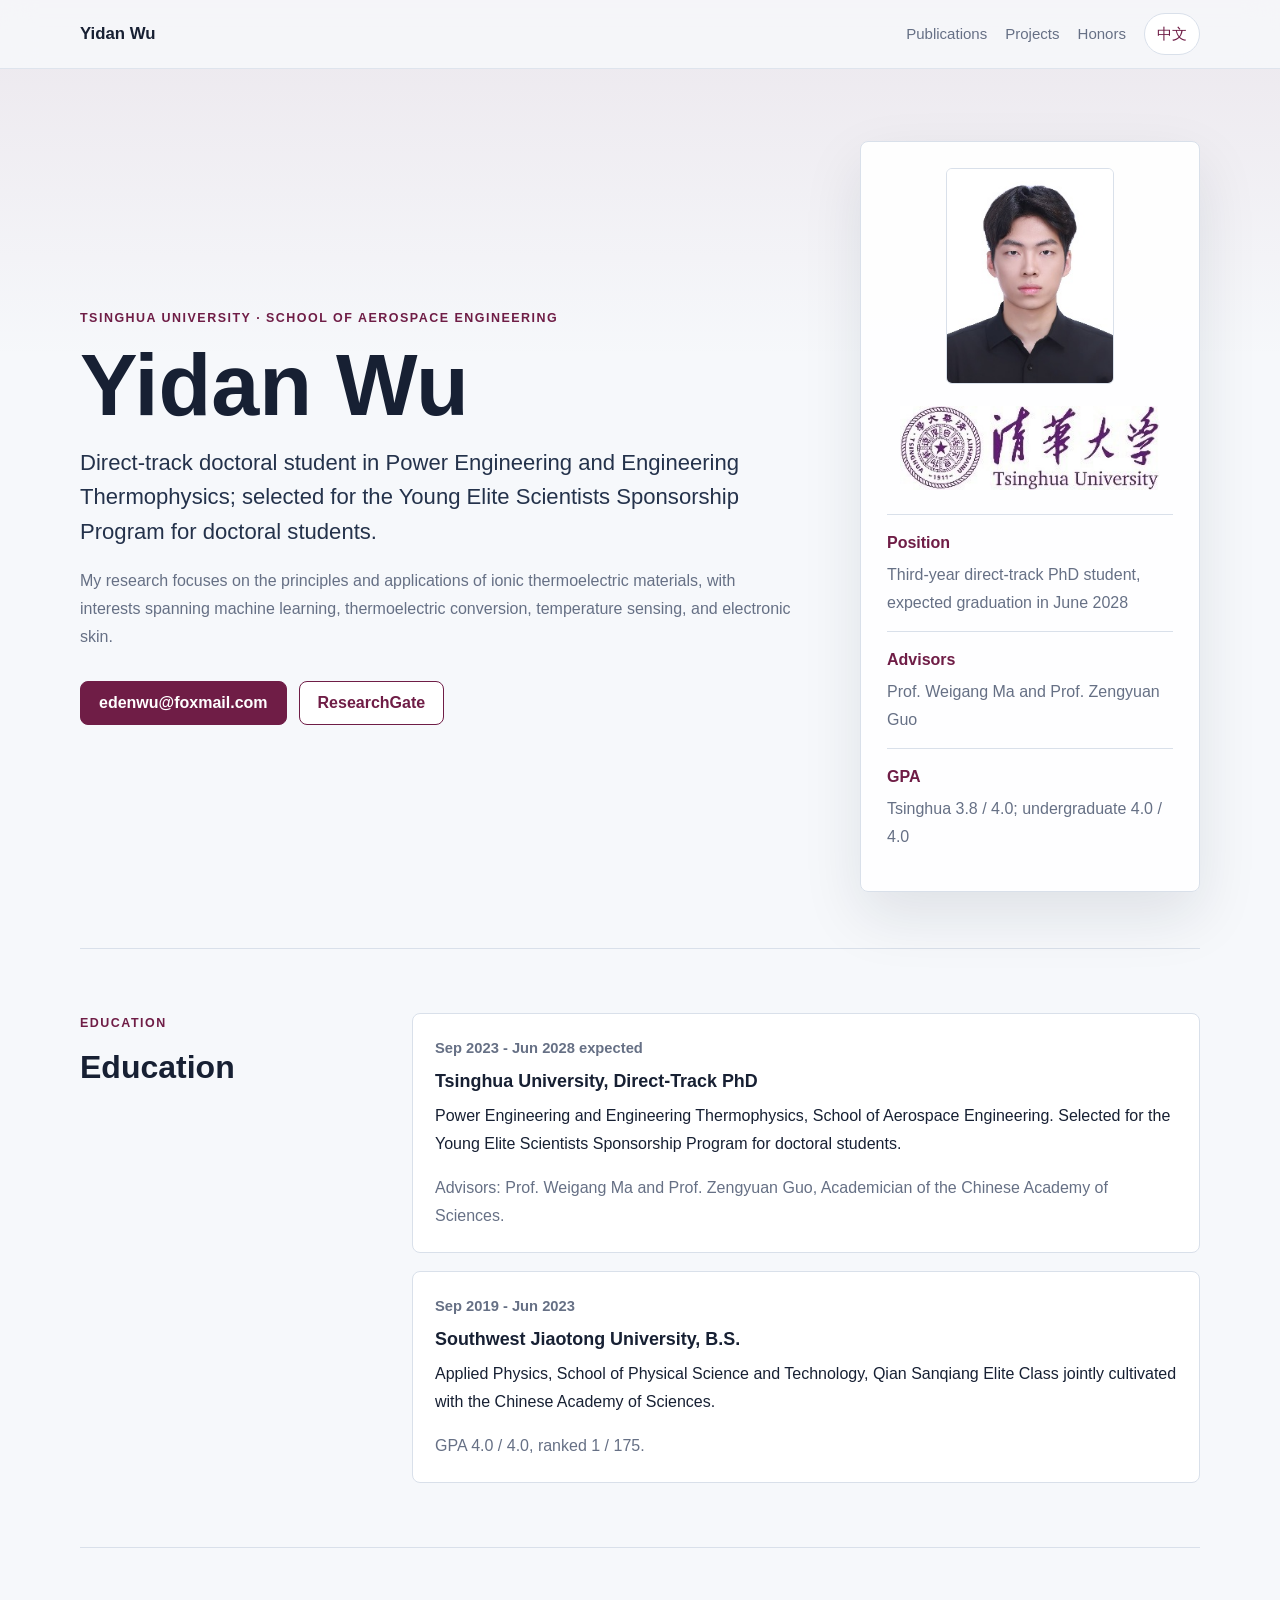
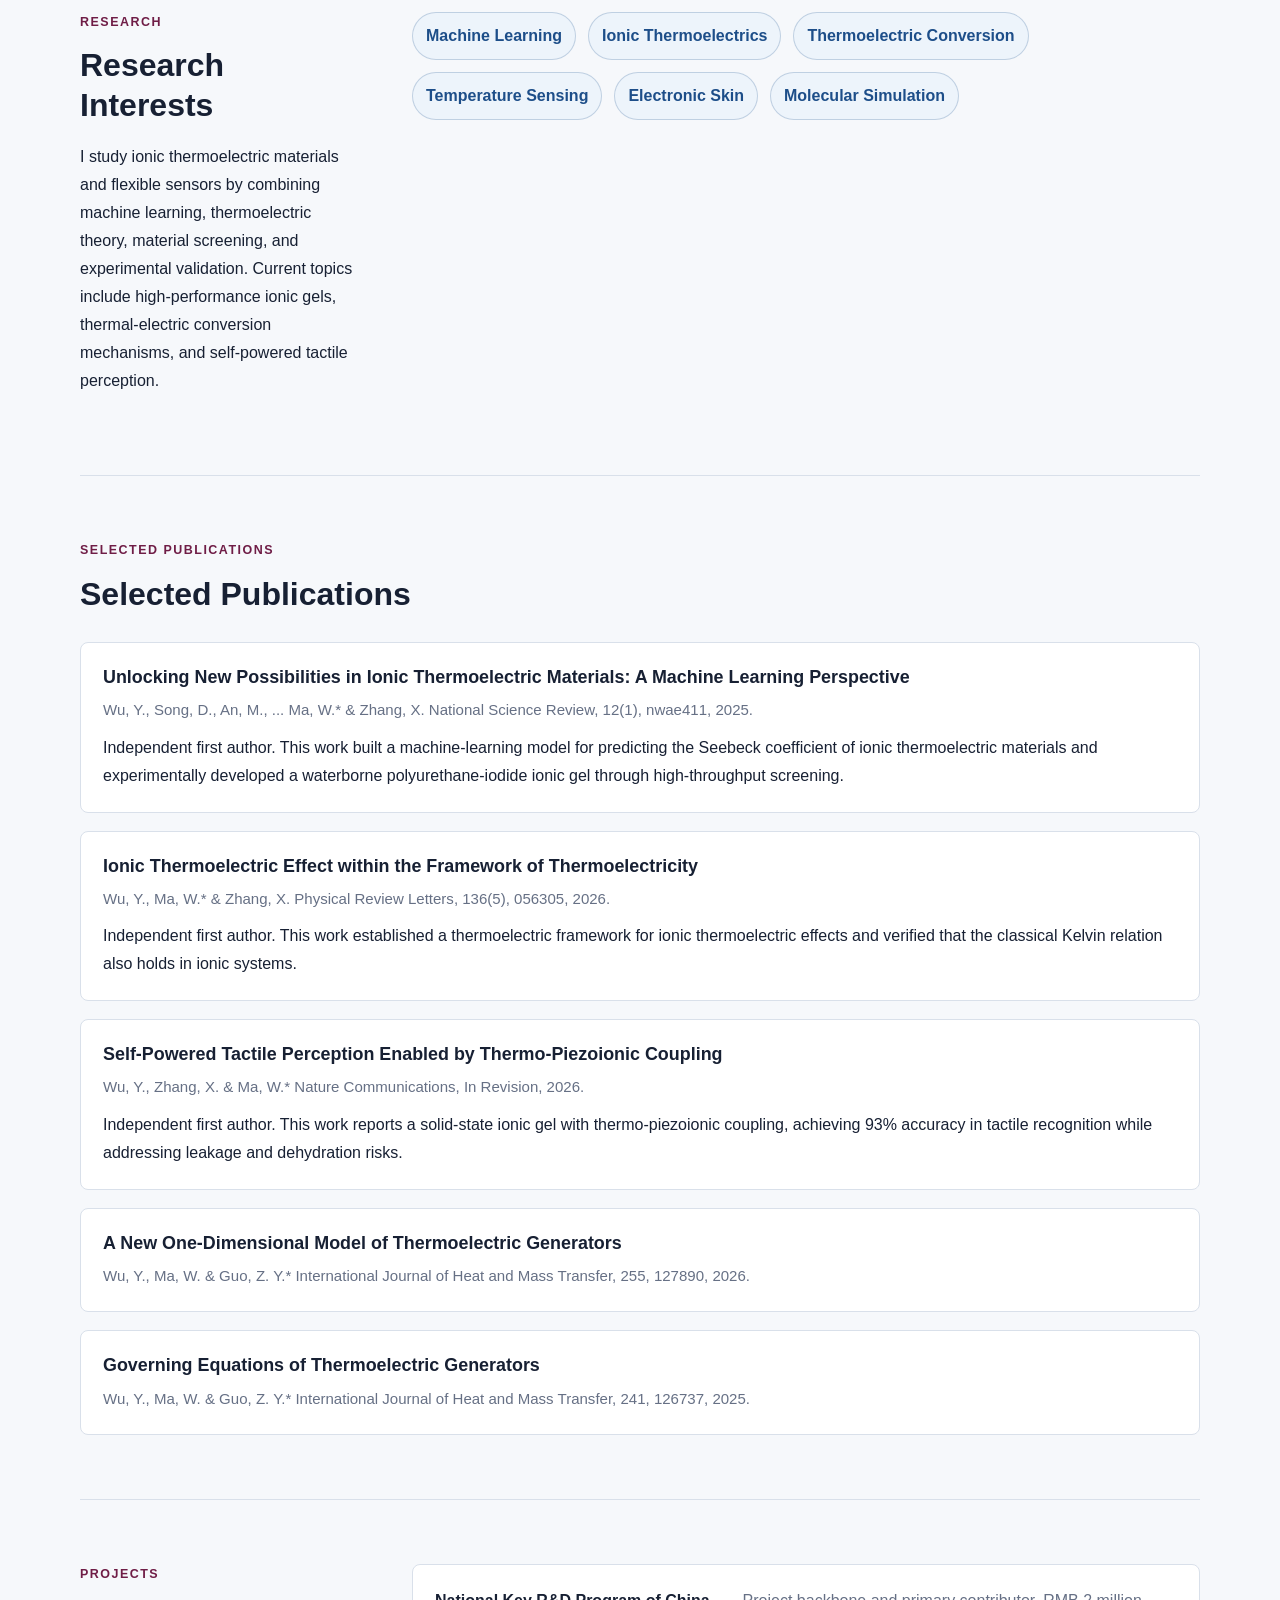
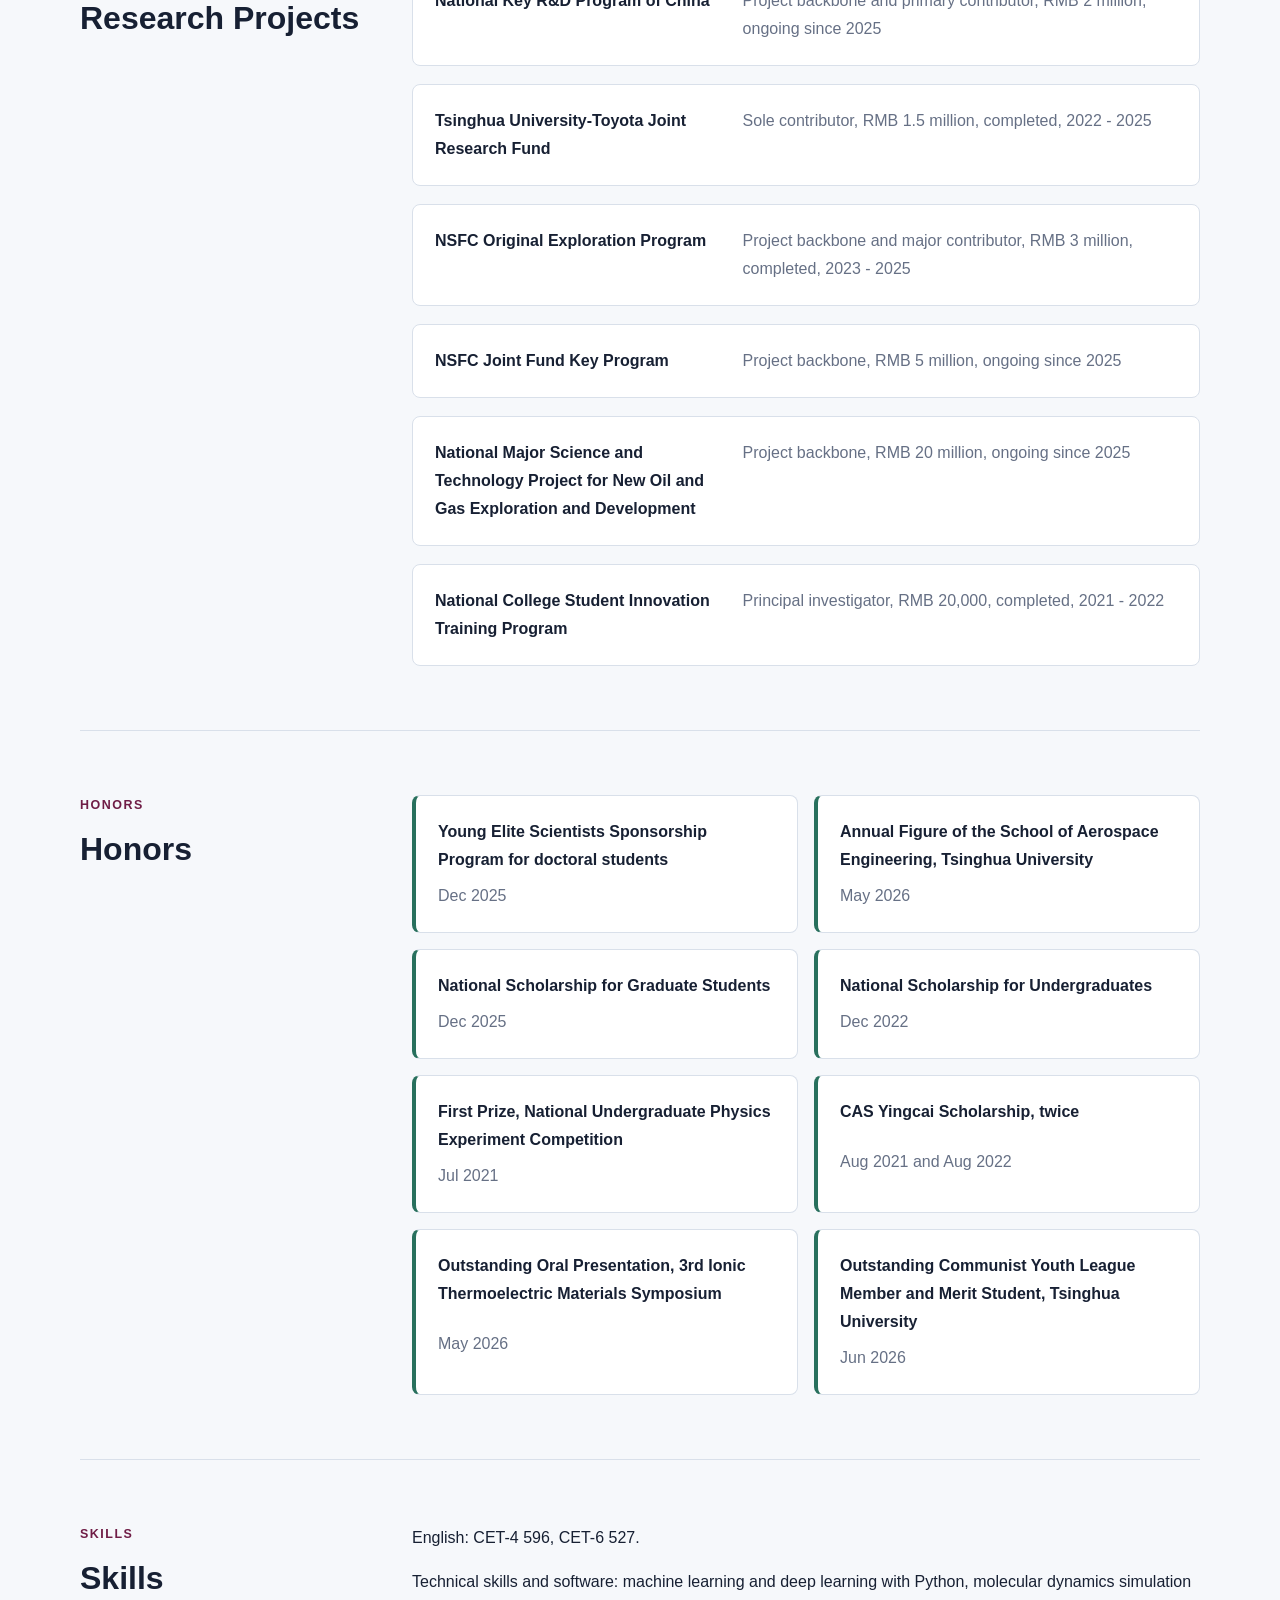
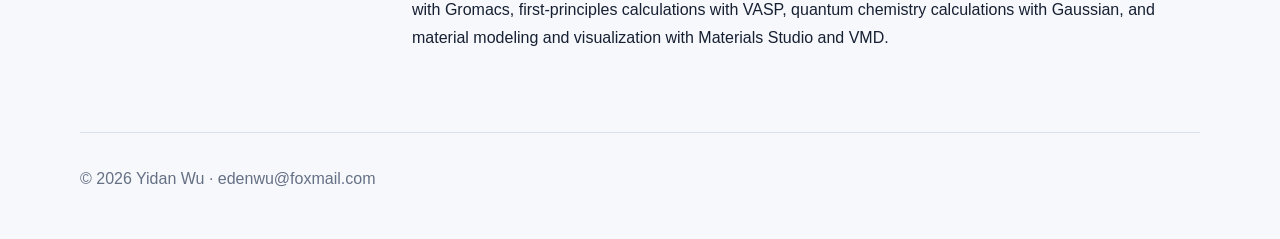
==== en.html @ 61bd654f "Initial personal homepage" ====
<!doctype html>
<html lang="en">
<head>
  <meta charset="utf-8">
  <meta name="viewport" content="width=device-width, initial-scale=1">
  <meta name="description" content="Personal homepage of Yidan Wu, doctoral student at Tsinghua University.">
  <title>Yidan Wu | Personal Homepage</title>
  <link rel="stylesheet" href="styles.css">
</head>
<body>
  <header class="site-header">
    <nav class="nav" aria-label="Main navigation">
      <a class="brand" href="en.html">Yidan Wu</a>
      <div class="nav-links">
        <a href="#publications">Publications</a>
        <a href="#projects">Projects</a>
        <a href="#honors">Honors</a>
        <a class="language-link" href="index.html" lang="zh-CN">中文</a>
      </div>
    </nav>
  </header>

  <main>
    <section class="hero">
      <div class="hero-content">
        <p class="eyebrow">Tsinghua University · School of Aerospace Engineering</p>
        <h1>Yidan Wu</h1>
        <p class="subtitle">Direct-track doctoral student in Power Engineering and Engineering Thermophysics; selected for the Young Elite Scientists Sponsorship Program for doctoral students.</p>
        <p class="intro">
          My research focuses on the principles and applications of ionic thermoelectric materials, with interests spanning machine learning, thermoelectric conversion, temperature sensing, and electronic skin.
        </p>
        <div class="hero-actions">
          <a class="button" href="mailto:edenwu@foxmail.com">edenwu@foxmail.com</a>
          <a class="button secondary" href="https://www.researchgate.net/profile/Yidan-Wu-10" target="_blank" rel="noreferrer">ResearchGate</a>
        </div>
      </div>
      <aside class="profile-panel" aria-label="Profile">
        <img class="avatar" src="assets/avatar.jpeg" alt="Portrait of Yidan Wu">
        <img class="school-logo" src="assets/tsinghua.jpeg" alt="Tsinghua University">
        <dl class="profile-list">
          <div>
            <dt>Position</dt>
            <dd>Third-year direct-track PhD student, expected graduation in June 2028</dd>
          </div>
          <div>
            <dt>Advisors</dt>
            <dd>Prof. Weigang Ma and Prof. Zengyuan Guo</dd>
          </div>
          <div>
            <dt>GPA</dt>
            <dd>Tsinghua 3.8 / 4.0; undergraduate 4.0 / 4.0</dd>
          </div>
        </dl>
      </aside>
    </section>

    <section class="section grid-section" id="education">
      <div>
        <p class="section-kicker">Education</p>
        <h2>Education</h2>
      </div>
      <div class="timeline">
        <article class="timeline-item">
          <div class="time">Sep 2023 - Jun 2028 expected</div>
          <h3>Tsinghua University, Direct-Track PhD</h3>
          <p>Power Engineering and Engineering Thermophysics, School of Aerospace Engineering. Selected for the Young Elite Scientists Sponsorship Program for doctoral students.</p>
          <p class="muted">Advisors: Prof. Weigang Ma and Prof. Zengyuan Guo, Academician of the Chinese Academy of Sciences.</p>
        </article>
        <article class="timeline-item">
          <div class="time">Sep 2019 - Jun 2023</div>
          <h3>Southwest Jiaotong University, B.S.</h3>
          <p>Applied Physics, School of Physical Science and Technology, Qian Sanqiang Elite Class jointly cultivated with the Chinese Academy of Sciences.</p>
          <p class="muted">GPA 4.0 / 4.0, ranked 1 / 175.</p>
        </article>
      </div>
    </section>

    <section class="section two-column">
      <div>
        <p class="section-kicker">Research</p>
        <h2>Research Interests</h2>
        <p>
          I study ionic thermoelectric materials and flexible sensors by combining machine learning, thermoelectric theory, material screening, and experimental validation. Current topics include high-performance ionic gels, thermal-electric conversion mechanisms, and self-powered tactile perception.
        </p>
      </div>
      <div class="keyword-list" aria-label="Keywords">
        <span>Machine Learning</span>
        <span>Ionic Thermoelectrics</span>
        <span>Thermoelectric Conversion</span>
        <span>Temperature Sensing</span>
        <span>Electronic Skin</span>
        <span>Molecular Simulation</span>
      </div>
    </section>

    <section class="section" id="publications">
      <div class="section-heading">
        <p class="section-kicker">Selected Publications</p>
        <h2>Selected Publications</h2>
      </div>
      <div class="publication-list">
        <article class="publication">
          <h3>Unlocking New Possibilities in Ionic Thermoelectric Materials: A Machine Learning Perspective</h3>
          <p class="meta">Wu, Y., Song, D., An, M., ... Ma, W.* &amp; Zhang, X. National Science Review, 12(1), nwae411, 2025.</p>
          <p>Independent first author. This work built a machine-learning model for predicting the Seebeck coefficient of ionic thermoelectric materials and experimentally developed a waterborne polyurethane-iodide ionic gel through high-throughput screening.</p>
        </article>
        <article class="publication">
          <h3>Ionic Thermoelectric Effect within the Framework of Thermoelectricity</h3>
          <p class="meta">Wu, Y., Ma, W.* &amp; Zhang, X. Physical Review Letters, 136(5), 056305, 2026.</p>
          <p>Independent first author. This work established a thermoelectric framework for ionic thermoelectric effects and verified that the classical Kelvin relation also holds in ionic systems.</p>
        </article>
        <article class="publication">
          <h3>Self-Powered Tactile Perception Enabled by Thermo-Piezoionic Coupling</h3>
          <p class="meta">Wu, Y., Zhang, X. &amp; Ma, W.* Nature Communications, In Revision, 2026.</p>
          <p>Independent first author. This work reports a solid-state ionic gel with thermo-piezoionic coupling, achieving 93% accuracy in tactile recognition while addressing leakage and dehydration risks.</p>
        </article>
        <article class="publication">
          <h3>A New One-Dimensional Model of Thermoelectric Generators</h3>
          <p class="meta">Wu, Y., Ma, W. &amp; Guo, Z. Y.* International Journal of Heat and Mass Transfer, 255, 127890, 2026.</p>
        </article>
        <article class="publication">
          <h3>Governing Equations of Thermoelectric Generators</h3>
          <p class="meta">Wu, Y., Ma, W. &amp; Guo, Z. Y.* International Journal of Heat and Mass Transfer, 241, 126737, 2025.</p>
        </article>
      </div>
    </section>

    <section class="section grid-section" id="projects">
      <div>
        <p class="section-kicker">Projects</p>
        <h2>Research Projects</h2>
      </div>
      <div class="compact-list">
        <p><strong>National Key R&amp;D Program of China</strong><span>Project backbone and primary contributor, RMB 2 million, ongoing since 2025</span></p>
        <p><strong>Tsinghua University-Toyota Joint Research Fund</strong><span>Sole contributor, RMB 1.5 million, completed, 2022 - 2025</span></p>
        <p><strong>NSFC Original Exploration Program</strong><span>Project backbone and major contributor, RMB 3 million, completed, 2023 - 2025</span></p>
        <p><strong>NSFC Joint Fund Key Program</strong><span>Project backbone, RMB 5 million, ongoing since 2025</span></p>
        <p><strong>National Major Science and Technology Project for New Oil and Gas Exploration and Development</strong><span>Project backbone, RMB 20 million, ongoing since 2025</span></p>
        <p><strong>National College Student Innovation Training Program</strong><span>Principal investigator, RMB 20,000, completed, 2021 - 2022</span></p>
      </div>
    </section>

    <section class="section grid-section" id="honors">
      <div>
        <p class="section-kicker">Honors</p>
        <h2>Honors</h2>
      </div>
      <div class="honor-grid">
        <article><strong>Young Elite Scientists Sponsorship Program for doctoral students</strong><span>Dec 2025</span></article>
        <article><strong>Annual Figure of the School of Aerospace Engineering, Tsinghua University</strong><span>May 2026</span></article>
        <article><strong>National Scholarship for Graduate Students</strong><span>Dec 2025</span></article>
        <article><strong>National Scholarship for Undergraduates</strong><span>Dec 2022</span></article>
        <article><strong>First Prize, National Undergraduate Physics Experiment Competition</strong><span>Jul 2021</span></article>
        <article><strong>CAS Yingcai Scholarship, twice</strong><span>Aug 2021 and Aug 2022</span></article>
        <article><strong>Outstanding Oral Presentation, 3rd Ionic Thermoelectric Materials Symposium</strong><span>May 2026</span></article>
        <article><strong>Outstanding Communist Youth League Member and Merit Student, Tsinghua University</strong><span>Jun 2026</span></article>
      </div>
    </section>

    <section class="section two-column" id="skills">
      <div>
        <p class="section-kicker">Skills</p>
        <h2>Skills</h2>
      </div>
      <div>
        <p>English: CET-4 596, CET-6 527.</p>
        <p>Technical skills and software: machine learning and deep learning with Python, molecular dynamics simulation with Gromacs, first-principles calculations with VASP, quantum chemistry calculations with Gaussian, and material modeling and visualization with Materials Studio and VMD.</p>
      </div>
    </section>
  </main>

  <footer class="footer">
    <p>© 2026 Yidan Wu · <a href="mailto:edenwu@foxmail.com">edenwu@foxmail.com</a></p>
  </footer>
</body>
</html>
---- styles.css ----
:root {
  --bg: #f6f8fb;
  --paper: #ffffff;
  --ink: #172033;
  --muted: #667085;
  --line: #d9e0ea;
  --accent: #6f1d46;
  --accent-dark: #4d1431;
  --accent-soft: #f3e8ee;
  --blue: #1d4e89;
  --green: #28705d;
  --shadow: 0 24px 60px rgba(23, 32, 51, 0.10);
  font-family: "Segoe UI", "Noto Sans SC", "Microsoft YaHei", Arial, sans-serif;
}

* {
  box-sizing: border-box;
}

html {
  scroll-behavior: smooth;
}

body {
  margin: 0;
  background:
    linear-gradient(180deg, rgba(111, 29, 70, 0.08), rgba(246, 248, 251, 0) 360px),
    var(--bg);
  color: var(--ink);
  font-size: 16px;
  line-height: 1.75;
}

a {
  color: inherit;
  text-decoration: none;
}

a:hover {
  color: var(--accent);
}

.site-header {
  position: sticky;
  top: 0;
  z-index: 10;
  background: rgba(246, 248, 251, 0.88);
  border-bottom: 1px solid rgba(217, 224, 234, 0.8);
  backdrop-filter: blur(16px);
}

.nav {
  width: min(1120px, calc(100% - 40px));
  min-height: 68px;
  margin: 0 auto;
  display: flex;
  align-items: center;
  justify-content: space-between;
  gap: 24px;
}

.brand {
  font-weight: 800;
  font-size: 1.05rem;
  letter-spacing: 0;
}

.nav-links {
  display: flex;
  align-items: center;
  gap: 18px;
  color: var(--muted);
  font-size: 0.94rem;
  white-space: nowrap;
}

.language-link {
  padding: 7px 12px;
  border: 1px solid var(--line);
  border-radius: 999px;
  color: var(--accent);
  background: var(--paper);
}

main {
  width: min(1120px, calc(100% - 40px));
  margin: 0 auto;
}

.hero {
  min-height: calc(100vh - 68px);
  padding: 72px 0 56px;
  display: grid;
  grid-template-columns: minmax(0, 1fr) 340px;
  align-items: center;
  gap: 56px;
}

.eyebrow,
.section-kicker {
  margin: 0 0 12px;
  color: var(--accent);
  font-size: 0.78rem;
  font-weight: 800;
  letter-spacing: 0.12em;
  text-transform: uppercase;
}

h1,
h2,
h3,
p {
  margin-top: 0;
}

h1 {
  margin-bottom: 18px;
  font-size: clamp(3rem, 8vw, 5.4rem);
  line-height: 1;
  letter-spacing: 0;
}

h2 {
  margin-bottom: 18px;
  font-size: 2rem;
  line-height: 1.25;
}

h3 {
  margin-bottom: 8px;
  font-size: 1.12rem;
  line-height: 1.35;
}

.subtitle {
  max-width: 760px;
  margin-bottom: 18px;
  font-size: 1.38rem;
  line-height: 1.55;
  color: #24324b;
}

.intro {
  max-width: 720px;
  color: var(--muted);
}

.hero-actions {
  display: flex;
  flex-wrap: wrap;
  gap: 12px;
  margin-top: 30px;
}

.button {
  display: inline-flex;
  align-items: center;
  justify-content: center;
  min-height: 44px;
  padding: 10px 18px;
  border-radius: 8px;
  border: 1px solid var(--accent);
  background: var(--accent);
  color: #fff;
  font-weight: 700;
  line-height: 1.2;
}

.button:hover {
  color: #fff;
  background: var(--accent-dark);
}

.button.secondary {
  background: var(--paper);
  color: var(--accent);
}

.button.secondary:hover {
  background: var(--accent-soft);
  color: var(--accent-dark);
}

.profile-panel {
  padding: 26px;
  border: 1px solid var(--line);
  border-radius: 8px;
  background: rgba(255, 255, 255, 0.92);
  box-shadow: var(--shadow);
}

.avatar {
  display: block;
  width: 168px;
  height: 216px;
  margin: 0 auto 22px;
  object-fit: cover;
  border-radius: 6px;
  border: 1px solid var(--line);
}

.school-logo {
  display: block;
  width: 100%;
  max-width: 260px;
  margin: 0 auto 24px;
  height: auto;
}

.profile-list {
  margin: 0;
}

.profile-list div {
  padding: 14px 0;
  border-top: 1px solid var(--line);
}

.profile-list dt {
  margin-bottom: 4px;
  color: var(--accent);
  font-weight: 800;
}

.profile-list dd {
  margin: 0;
  color: var(--muted);
}

.section {
  padding: 64px 0;
  border-top: 1px solid var(--line);
}

.grid-section,
.two-column {
  display: grid;
  grid-template-columns: 280px minmax(0, 1fr);
  gap: 52px;
}

.section-heading {
  max-width: 760px;
  margin-bottom: 28px;
}

.timeline,
.publication-list,
.compact-list {
  display: grid;
  gap: 18px;
}

.timeline-item,
.publication,
.compact-list p,
.honor-grid article {
  margin: 0;
  padding: 22px;
  border: 1px solid var(--line);
  border-radius: 8px;
  background: var(--paper);
}

.time,
.meta,
.muted {
  color: var(--muted);
}

.time {
  margin-bottom: 8px;
  font-size: 0.92rem;
  font-weight: 700;
}

.meta {
  margin-bottom: 10px;
  font-size: 0.94rem;
}

.publication p:last-child,
.timeline-item p:last-child,
.compact-list p:last-child,
.honor-grid article:last-child {
  margin-bottom: 0;
}

.keyword-list {
  display: flex;
  flex-wrap: wrap;
  align-content: flex-start;
  gap: 12px;
}

.keyword-list span {
  padding: 9px 13px;
  border: 1px solid rgba(29, 78, 137, 0.22);
  border-radius: 999px;
  background: #edf4fb;
  color: var(--blue);
  font-weight: 700;
}

.compact-list p {
  display: grid;
  grid-template-columns: minmax(180px, 0.8fr) minmax(0, 1.2fr);
  gap: 18px;
}

.compact-list span,
.honor-grid span {
  color: var(--muted);
}

.honor-grid {
  display: grid;
  grid-template-columns: repeat(2, minmax(0, 1fr));
  gap: 16px;
}

.honor-grid article {
  display: grid;
  gap: 8px;
  border-left: 4px solid var(--green);
}

.footer {
  width: min(1120px, calc(100% - 40px));
  margin: 0 auto;
  padding: 32px 0 46px;
  color: var(--muted);
  border-top: 1px solid var(--line);
}

.footer p {
  margin: 0;
}

@media (max-width: 900px) {
  .hero,
  .grid-section,
  .two-column {
    grid-template-columns: 1fr;
  }

  .hero {
    min-height: auto;
    padding-top: 48px;
    gap: 34px;
  }

  .profile-panel {
    max-width: 420px;
  }

  .honor-grid {
    grid-template-columns: 1fr;
  }
}

@media (max-width: 640px) {
  .nav {
    width: min(100% - 28px, 1120px);
    min-height: auto;
    padding: 14px 0;
    align-items: flex-start;
    flex-direction: column;
    gap: 10px;
  }

  .nav-links {
    width: 100%;
    gap: 10px;
    overflow-x: auto;
    padding-bottom: 2px;
  }

  main,
  .footer {
    width: min(100% - 28px, 1120px);
  }

  .hero {
    padding: 36px 0 44px;
  }

  h1 {
    font-size: 3rem;
  }

  h2 {
    font-size: 1.55rem;
  }

  .subtitle {
    font-size: 1.1rem;
  }

  .button {
    width: 100%;
  }

  .profile-panel,
  .timeline-item,
  .publication,
  .compact-list p,
  .honor-grid article {
    padding: 18px;
  }

  .compact-list p {
    grid-template-columns: 1fr;
    gap: 8px;
  }
}
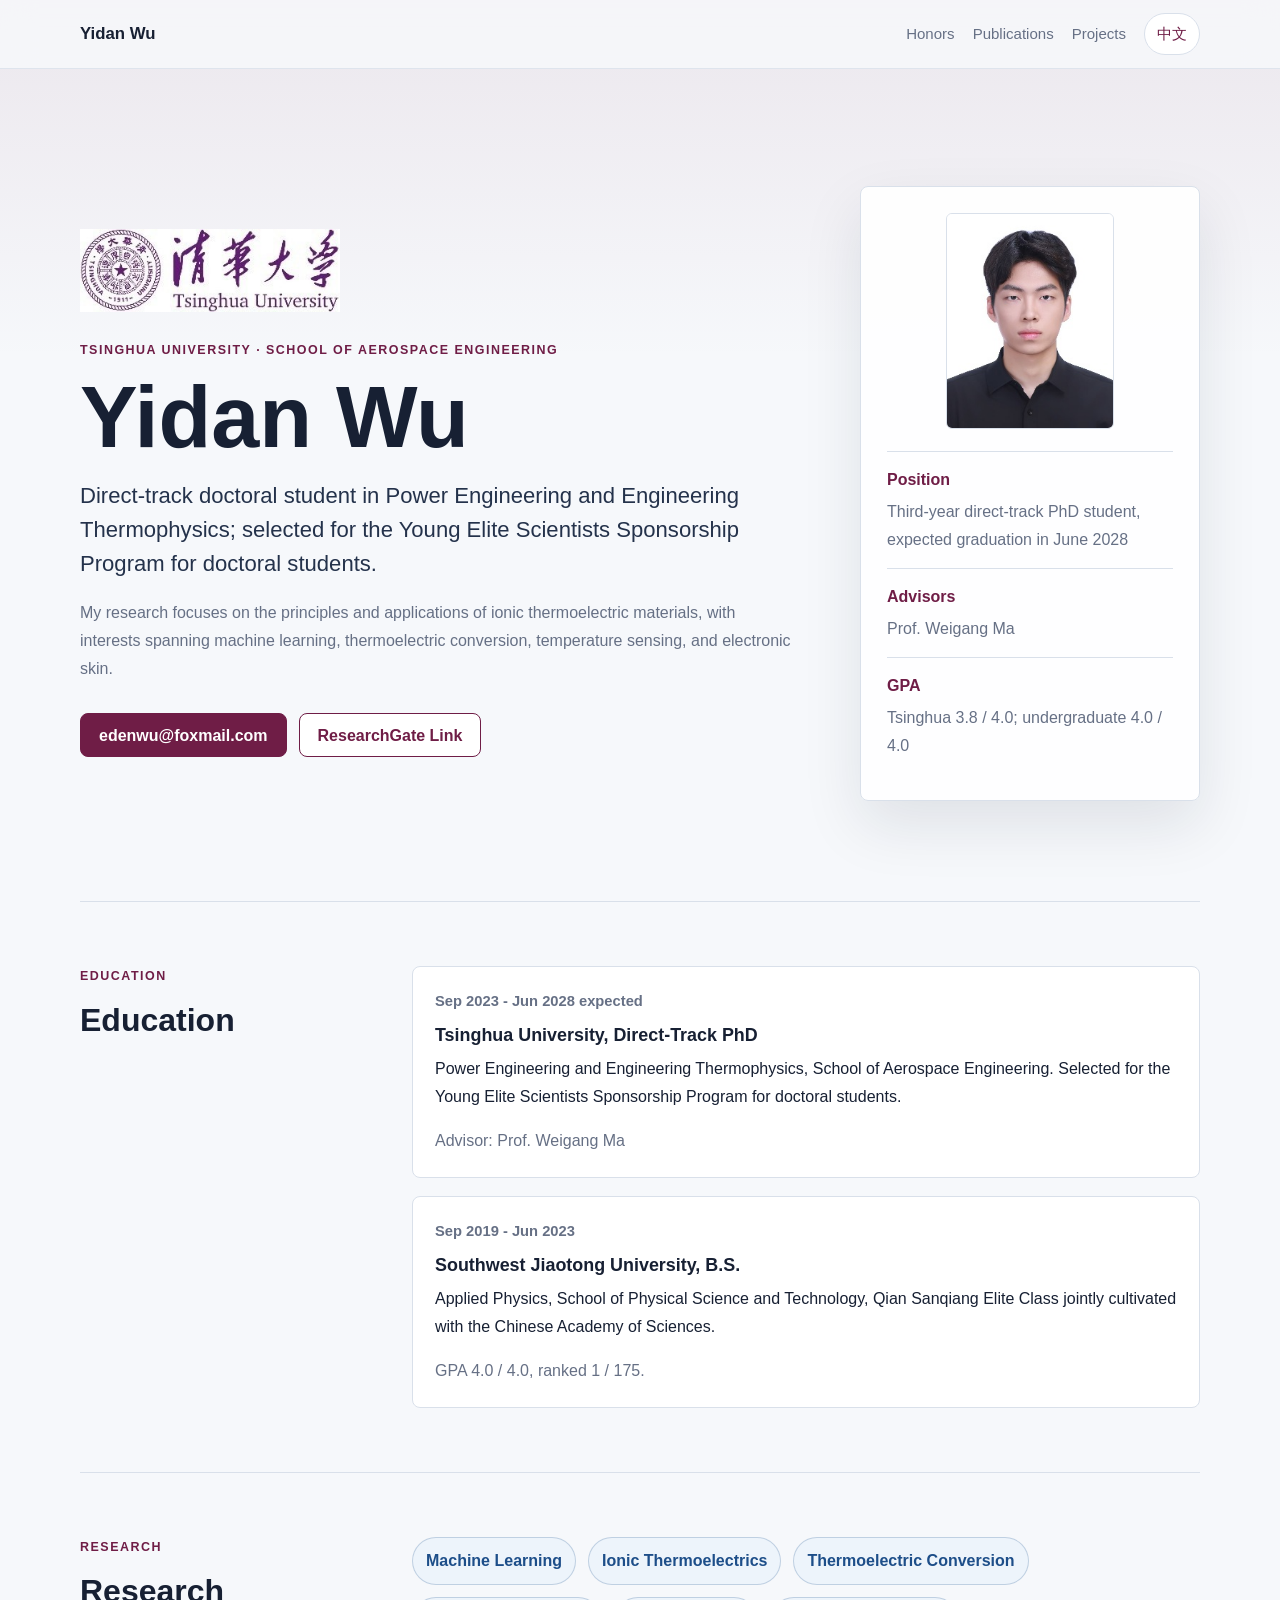
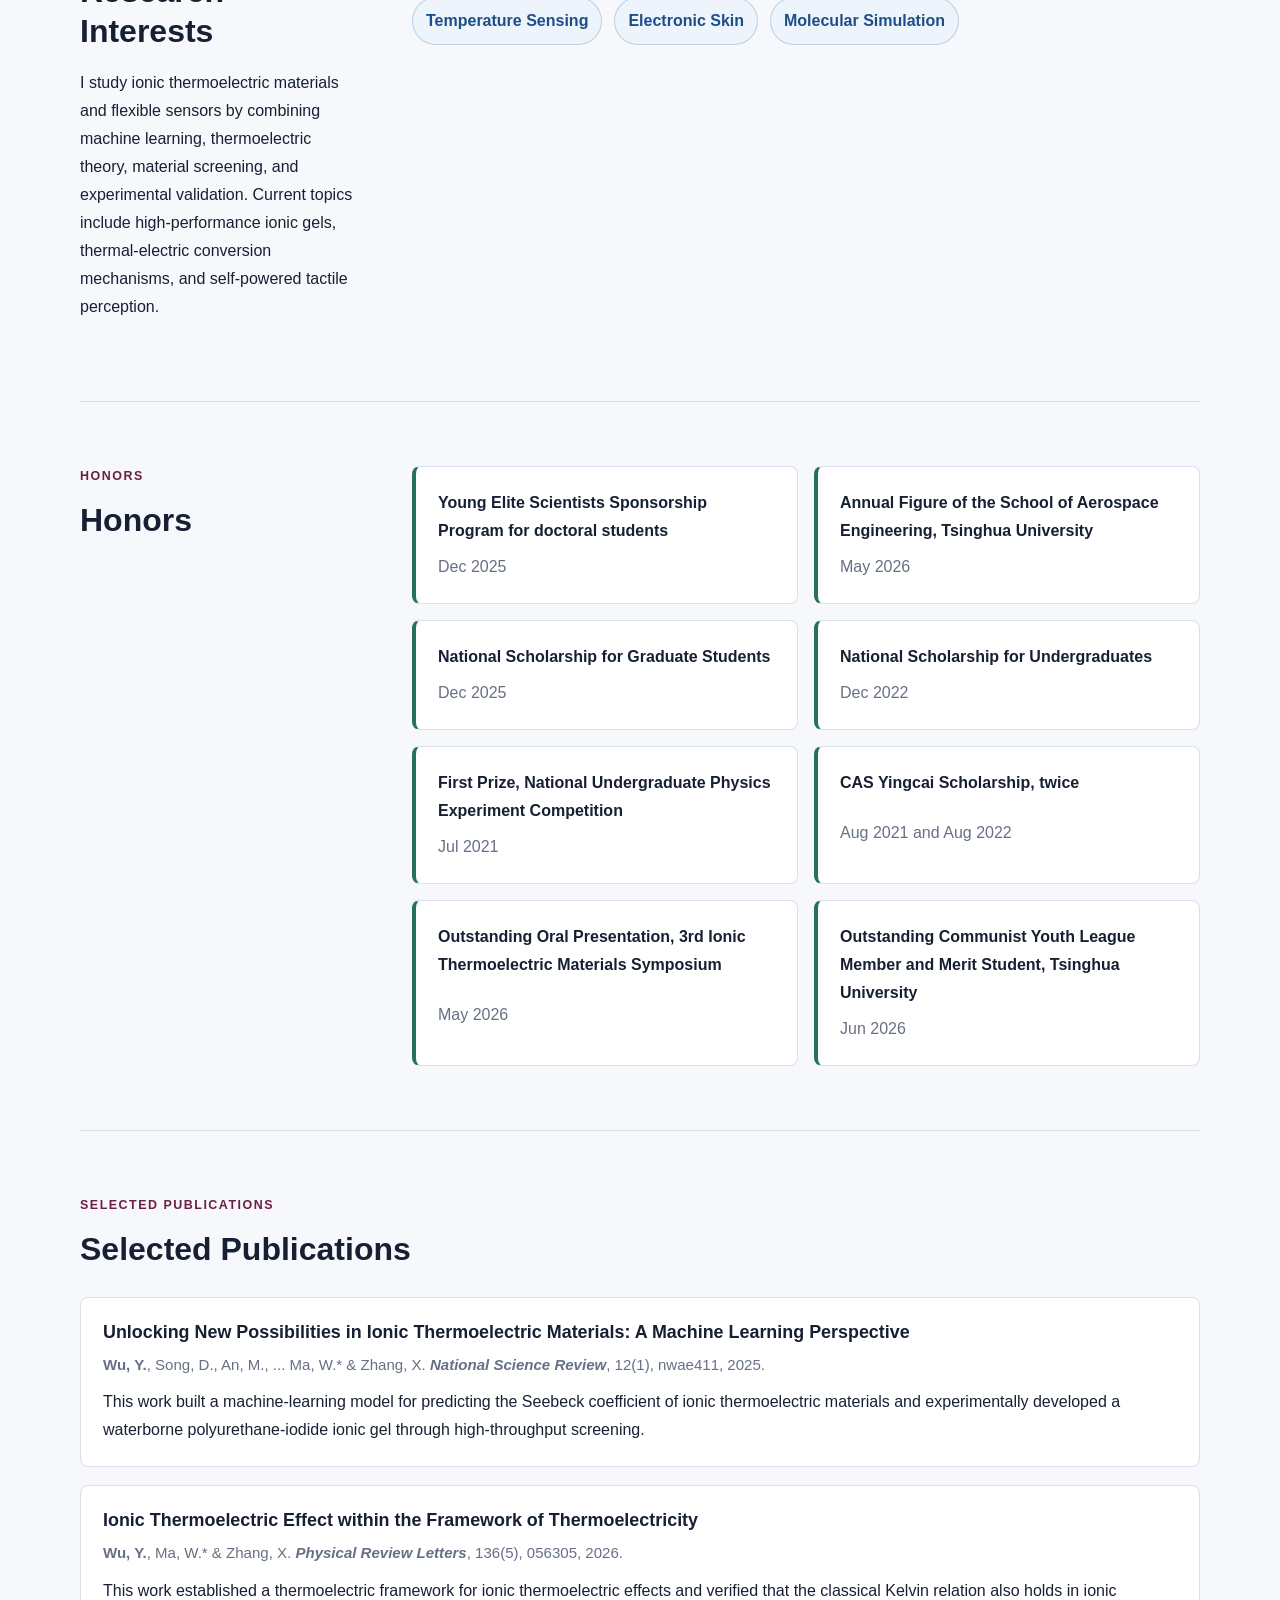
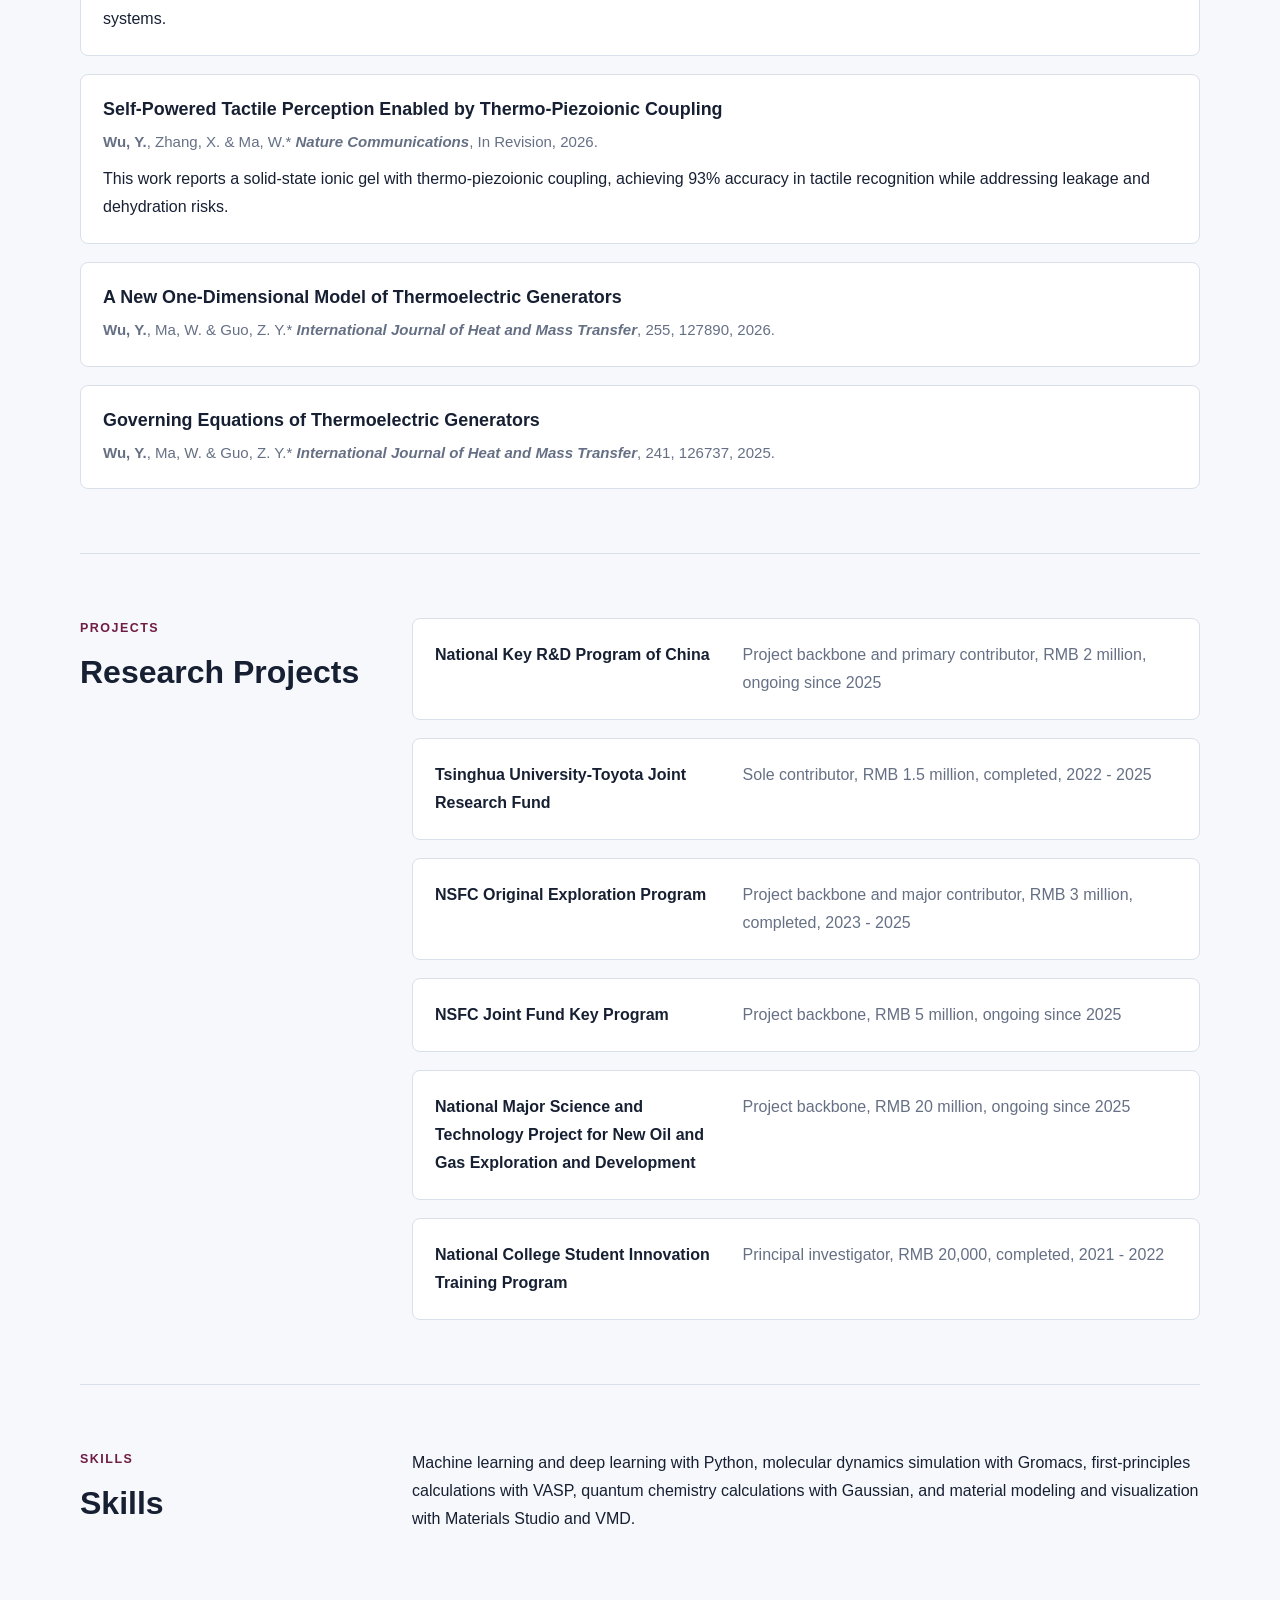
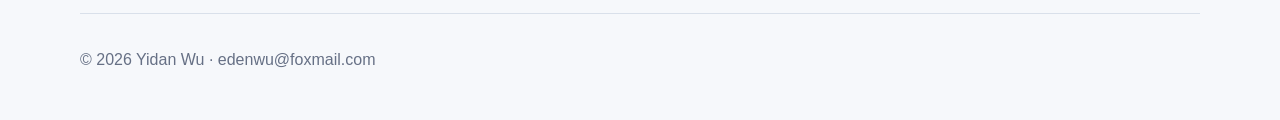
==== commit ceba80ff: "Refine homepage content" ====
--- a/en.html
+++ b/en.html
@@ -12,9 +12,9 @@
     <nav class="nav" aria-label="Main navigation">
       <a class="brand" href="en.html">Yidan Wu</a>
       <div class="nav-links">
+        <a href="#honors">Honors</a>
         <a href="#publications">Publications</a>
         <a href="#projects">Projects</a>
-        <a href="#honors">Honors</a>
         <a class="language-link" href="index.html" lang="zh-CN">中文</a>
       </div>
     </nav>
@@ -23,6 +23,7 @@
   <main>
     <section class="hero">
       <div class="hero-content">
+        <img class="hero-school-logo" src="assets/tsinghua.jpeg" alt="Tsinghua University">
         <p class="eyebrow">Tsinghua University · School of Aerospace Engineering</p>
         <h1>Yidan Wu</h1>
         <p class="subtitle">Direct-track doctoral student in Power Engineering and Engineering Thermophysics; selected for the Young Elite Scientists Sponsorship Program for doctoral students.</p>
@@ -31,12 +32,11 @@
         </p>
         <div class="hero-actions">
           <a class="button" href="mailto:edenwu@foxmail.com">edenwu@foxmail.com</a>
-          <a class="button secondary" href="https://www.researchgate.net/profile/Yidan-Wu-10" target="_blank" rel="noreferrer">ResearchGate</a>
+          <a class="button secondary" href="https://www.researchgate.net/profile/Yidan-Wu-10" target="_blank" rel="noreferrer">ResearchGate Link</a>
         </div>
       </div>
       <aside class="profile-panel" aria-label="Profile">
         <img class="avatar" src="assets/avatar.jpeg" alt="Portrait of Yidan Wu">
-        <img class="school-logo" src="assets/tsinghua.jpeg" alt="Tsinghua University">
         <dl class="profile-list">
           <div>
             <dt>Position</dt>
@@ -44,7 +44,7 @@
           </div>
           <div>
             <dt>Advisors</dt>
-            <dd>Prof. Weigang Ma and Prof. Zengyuan Guo</dd>
+            <dd>Prof. Weigang Ma</dd>
           </div>
           <div>
             <dt>GPA</dt>
@@ -64,7 +64,7 @@
           <div class="time">Sep 2023 - Jun 2028 expected</div>
           <h3>Tsinghua University, Direct-Track PhD</h3>
           <p>Power Engineering and Engineering Thermophysics, School of Aerospace Engineering. Selected for the Young Elite Scientists Sponsorship Program for doctoral students.</p>
-          <p class="muted">Advisors: Prof. Weigang Ma and Prof. Zengyuan Guo, Academician of the Chinese Academy of Sciences.</p>
+          <p class="muted">Advisor: Prof. Weigang Ma</p>
         </article>
         <article class="timeline-item">
           <div class="time">Sep 2019 - Jun 2023</div>
@@ -93,6 +93,23 @@
       </div>
     </section>
 
+    <section class="section grid-section" id="honors">
+      <div>
+        <p class="section-kicker">Honors</p>
+        <h2>Honors</h2>
+      </div>
+      <div class="honor-grid">
+        <article><strong>Young Elite Scientists Sponsorship Program for doctoral students</strong><span>Dec 2025</span></article>
+        <article><strong>Annual Figure of the School of Aerospace Engineering, Tsinghua University</strong><span>May 2026</span></article>
+        <article><strong>National Scholarship for Graduate Students</strong><span>Dec 2025</span></article>
+        <article><strong>National Scholarship for Undergraduates</strong><span>Dec 2022</span></article>
+        <article><strong>First Prize, National Undergraduate Physics Experiment Competition</strong><span>Jul 2021</span></article>
+        <article><strong>CAS Yingcai Scholarship, twice</strong><span>Aug 2021 and Aug 2022</span></article>
+        <article><strong>Outstanding Oral Presentation, 3rd Ionic Thermoelectric Materials Symposium</strong><span>May 2026</span></article>
+        <article><strong>Outstanding Communist Youth League Member and Merit Student, Tsinghua University</strong><span>Jun 2026</span></article>
+      </div>
+    </section>
+
     <section class="section" id="publications">
       <div class="section-heading">
         <p class="section-kicker">Selected Publications</p>
@@ -101,26 +118,26 @@
       <div class="publication-list">
         <article class="publication">
           <h3>Unlocking New Possibilities in Ionic Thermoelectric Materials: A Machine Learning Perspective</h3>
-          <p class="meta">Wu, Y., Song, D., An, M., ... Ma, W.* &amp; Zhang, X. National Science Review, 12(1), nwae411, 2025.</p>
-          <p>Independent first author. This work built a machine-learning model for predicting the Seebeck coefficient of ionic thermoelectric materials and experimentally developed a waterborne polyurethane-iodide ionic gel through high-throughput screening.</p>
+          <p class="meta"><strong>Wu, Y.</strong>, Song, D., An, M., ... Ma, W.* &amp; Zhang, X. <strong><em>National Science Review</em></strong>, 12(1), nwae411, 2025.</p>
+          <p>This work built a machine-learning model for predicting the Seebeck coefficient of ionic thermoelectric materials and experimentally developed a waterborne polyurethane-iodide ionic gel through high-throughput screening.</p>
         </article>
         <article class="publication">
           <h3>Ionic Thermoelectric Effect within the Framework of Thermoelectricity</h3>
-          <p class="meta">Wu, Y., Ma, W.* &amp; Zhang, X. Physical Review Letters, 136(5), 056305, 2026.</p>
-          <p>Independent first author. This work established a thermoelectric framework for ionic thermoelectric effects and verified that the classical Kelvin relation also holds in ionic systems.</p>
+          <p class="meta"><strong>Wu, Y.</strong>, Ma, W.* &amp; Zhang, X. <strong><em>Physical Review Letters</em></strong>, 136(5), 056305, 2026.</p>
+          <p>This work established a thermoelectric framework for ionic thermoelectric effects and verified that the classical Kelvin relation also holds in ionic systems.</p>
         </article>
         <article class="publication">
           <h3>Self-Powered Tactile Perception Enabled by Thermo-Piezoionic Coupling</h3>
-          <p class="meta">Wu, Y., Zhang, X. &amp; Ma, W.* Nature Communications, In Revision, 2026.</p>
-          <p>Independent first author. This work reports a solid-state ionic gel with thermo-piezoionic coupling, achieving 93% accuracy in tactile recognition while addressing leakage and dehydration risks.</p>
+          <p class="meta"><strong>Wu, Y.</strong>, Zhang, X. &amp; Ma, W.* <strong><em>Nature Communications</em></strong>, In Revision, 2026.</p>
+          <p>This work reports a solid-state ionic gel with thermo-piezoionic coupling, achieving 93% accuracy in tactile recognition while addressing leakage and dehydration risks.</p>
         </article>
         <article class="publication">
           <h3>A New One-Dimensional Model of Thermoelectric Generators</h3>
-          <p class="meta">Wu, Y., Ma, W. &amp; Guo, Z. Y.* International Journal of Heat and Mass Transfer, 255, 127890, 2026.</p>
+          <p class="meta"><strong>Wu, Y.</strong>, Ma, W. &amp; Guo, Z. Y.* <strong><em>International Journal of Heat and Mass Transfer</em></strong>, 255, 127890, 2026.</p>
         </article>
         <article class="publication">
           <h3>Governing Equations of Thermoelectric Generators</h3>
-          <p class="meta">Wu, Y., Ma, W. &amp; Guo, Z. Y.* International Journal of Heat and Mass Transfer, 241, 126737, 2025.</p>
+          <p class="meta"><strong>Wu, Y.</strong>, Ma, W. &amp; Guo, Z. Y.* <strong><em>International Journal of Heat and Mass Transfer</em></strong>, 241, 126737, 2025.</p>
         </article>
       </div>
     </section>
@@ -140,31 +157,13 @@
       </div>
     </section>
 
-    <section class="section grid-section" id="honors">
-      <div>
-        <p class="section-kicker">Honors</p>
-        <h2>Honors</h2>
-      </div>
-      <div class="honor-grid">
-        <article><strong>Young Elite Scientists Sponsorship Program for doctoral students</strong><span>Dec 2025</span></article>
-        <article><strong>Annual Figure of the School of Aerospace Engineering, Tsinghua University</strong><span>May 2026</span></article>
-        <article><strong>National Scholarship for Graduate Students</strong><span>Dec 2025</span></article>
-        <article><strong>National Scholarship for Undergraduates</strong><span>Dec 2022</span></article>
-        <article><strong>First Prize, National Undergraduate Physics Experiment Competition</strong><span>Jul 2021</span></article>
-        <article><strong>CAS Yingcai Scholarship, twice</strong><span>Aug 2021 and Aug 2022</span></article>
-        <article><strong>Outstanding Oral Presentation, 3rd Ionic Thermoelectric Materials Symposium</strong><span>May 2026</span></article>
-        <article><strong>Outstanding Communist Youth League Member and Merit Student, Tsinghua University</strong><span>Jun 2026</span></article>
-      </div>
-    </section>
-
     <section class="section two-column" id="skills">
       <div>
         <p class="section-kicker">Skills</p>
         <h2>Skills</h2>
       </div>
       <div>
-        <p>English: CET-4 596, CET-6 527.</p>
-        <p>Technical skills and software: machine learning and deep learning with Python, molecular dynamics simulation with Gromacs, first-principles calculations with VASP, quantum chemistry calculations with Gaussian, and material modeling and visualization with Materials Studio and VMD.</p>
+        <p>Machine learning and deep learning with Python, molecular dynamics simulation with Gromacs, first-principles calculations with VASP, quantum chemistry calculations with Gaussian, and material modeling and visualization with Materials Studio and VMD.</p>
       </div>
     </section>
   </main>
--- a/styles.css
+++ b/styles.css
@@ -145,6 +145,13 @@
   color: var(--muted);
 }
 
+.hero-school-logo {
+  display: block;
+  width: min(260px, 64vw);
+  height: auto;
+  margin: 0 0 28px;
+}
+
 .hero-actions {
   display: flex;
   flex-wrap: wrap;
@@ -199,14 +206,6 @@
   border: 1px solid var(--line);
 }
 
-.school-logo {
-  display: block;
-  width: 100%;
-  max-width: 260px;
-  margin: 0 auto 24px;
-  height: auto;
-}
-
 .profile-list {
   margin: 0;
 }
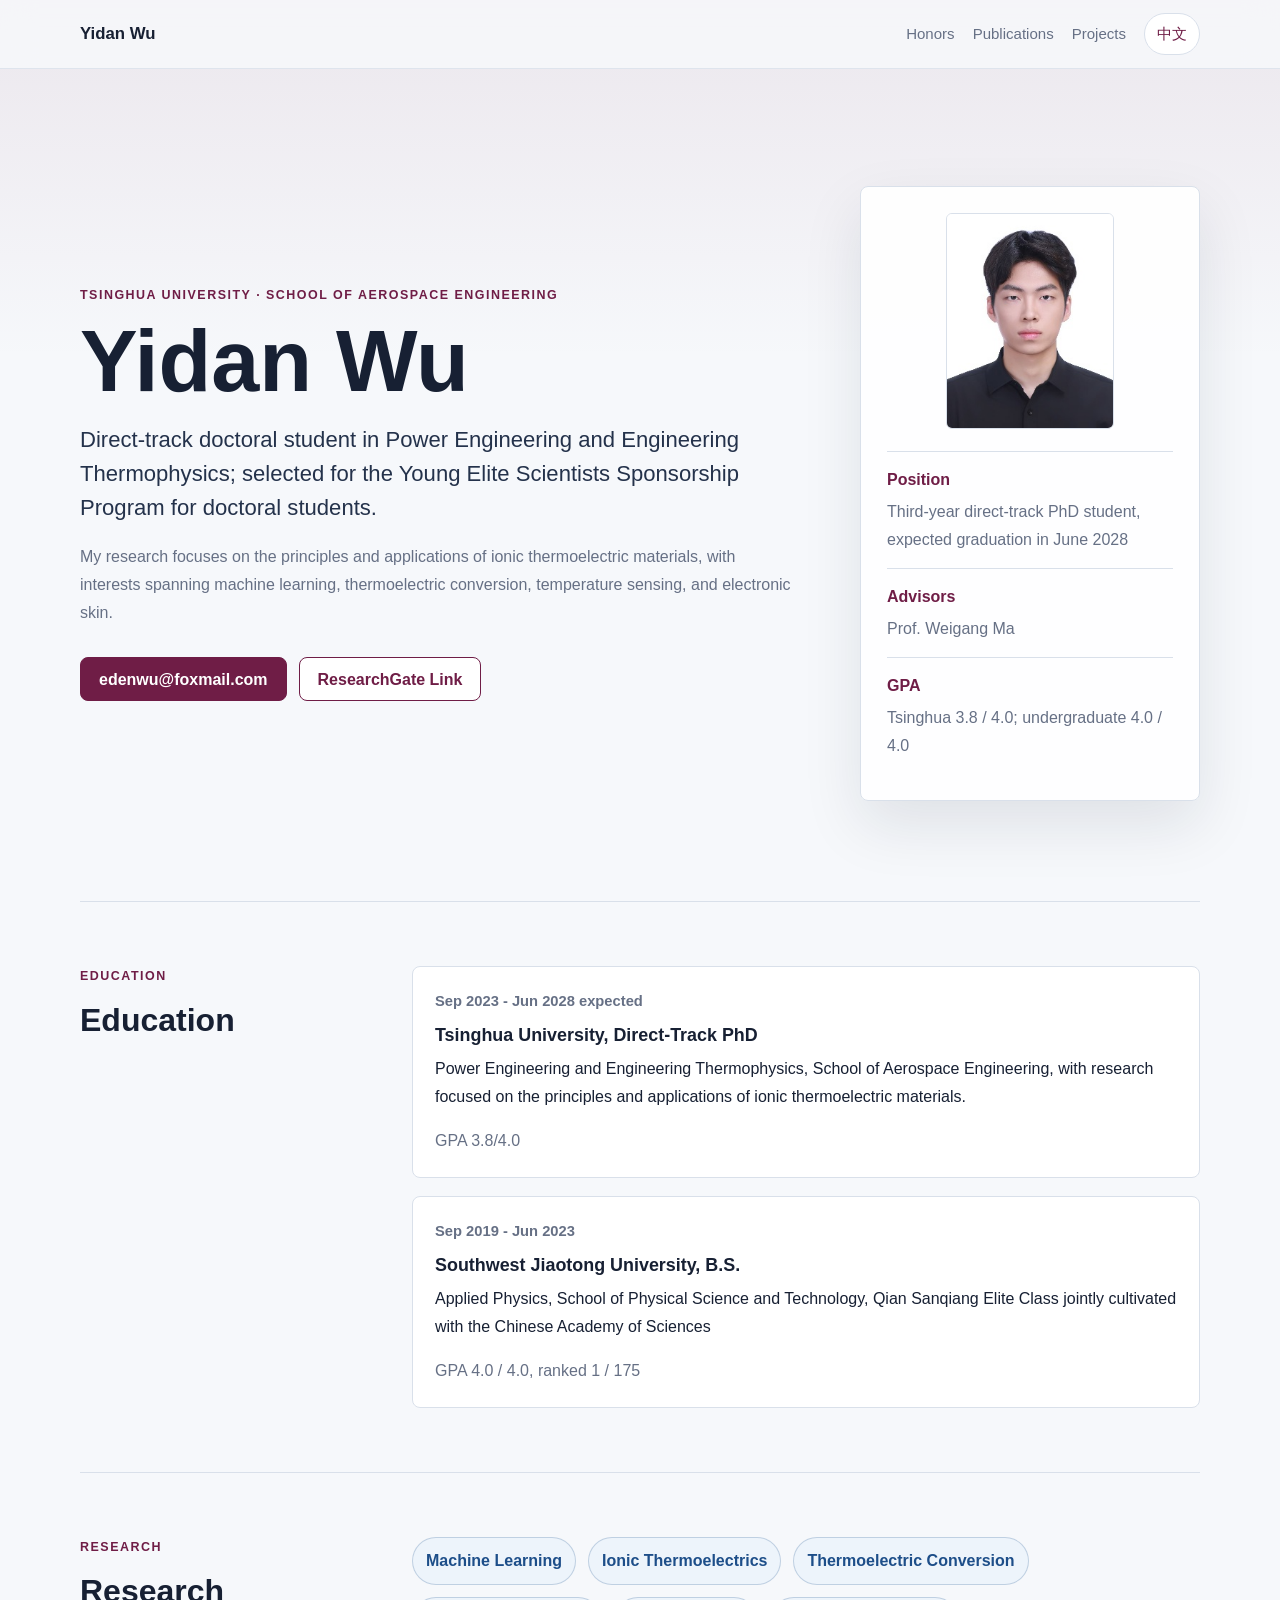
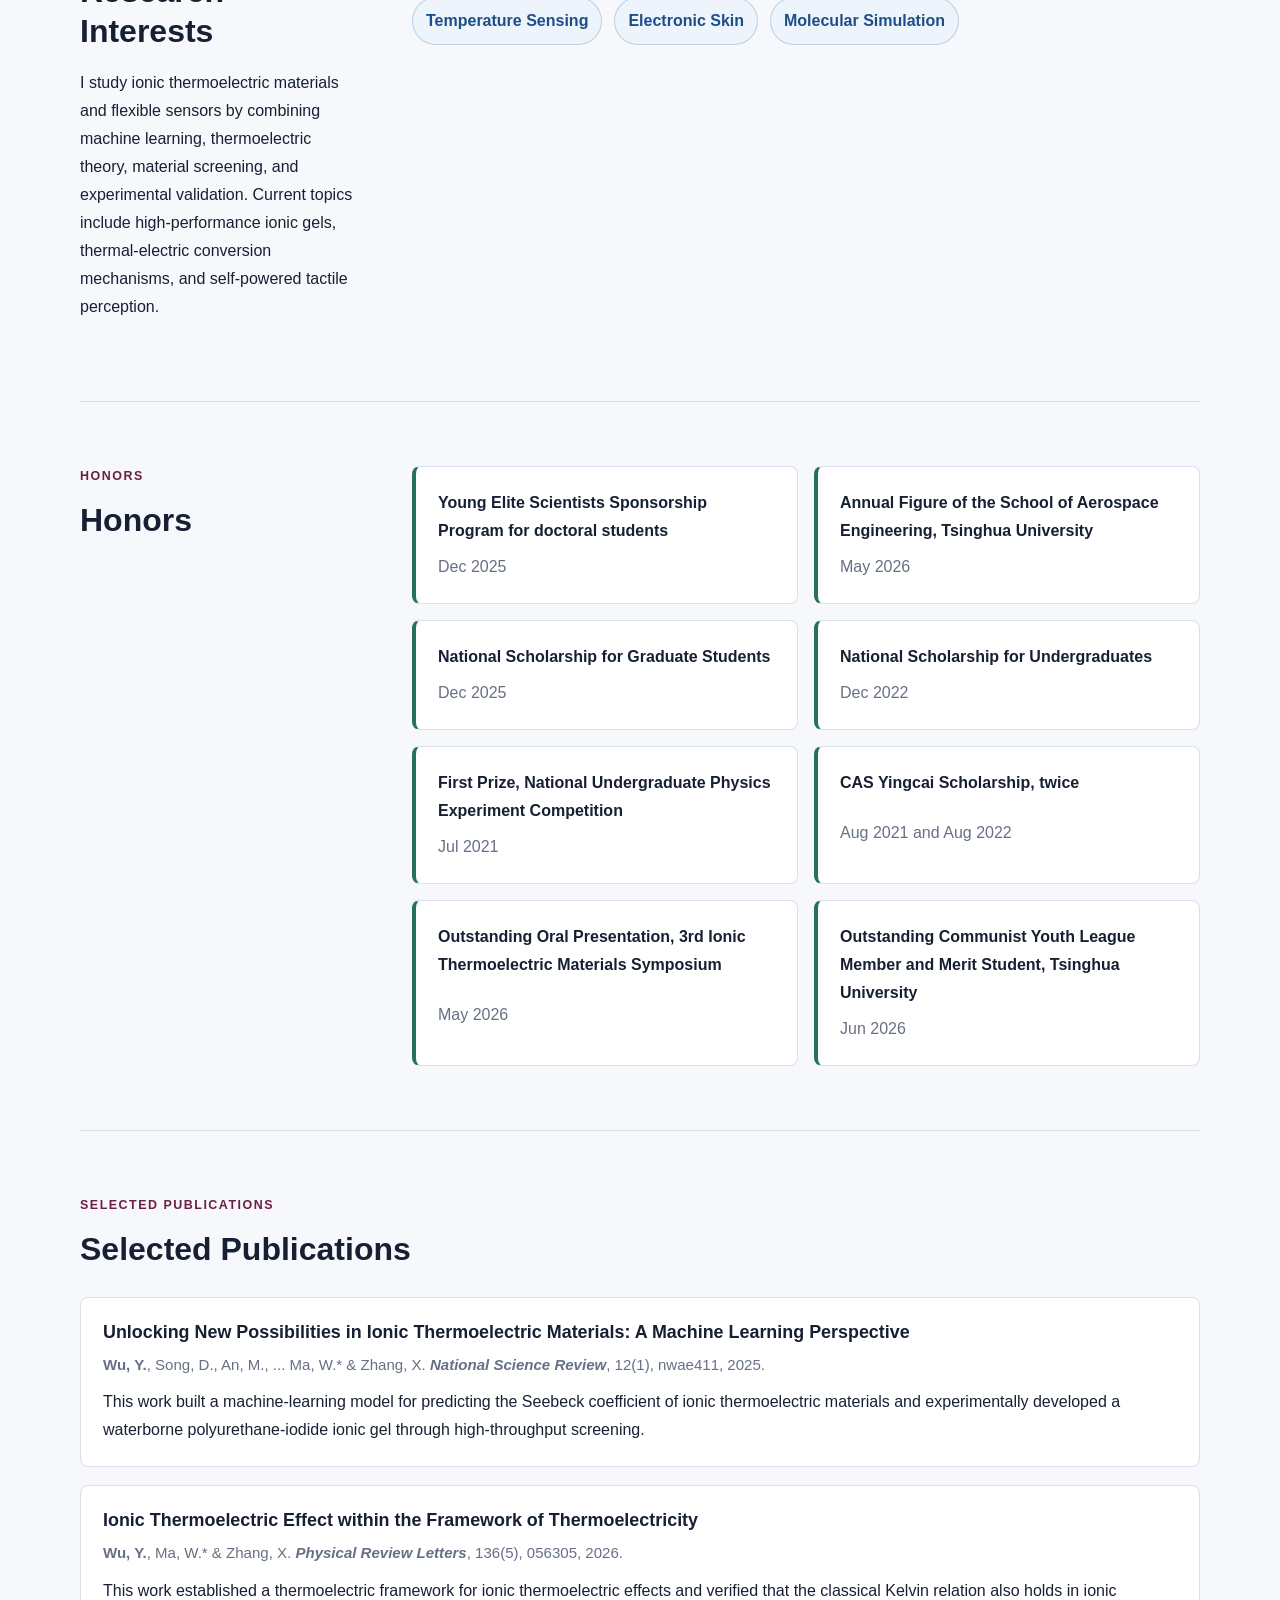
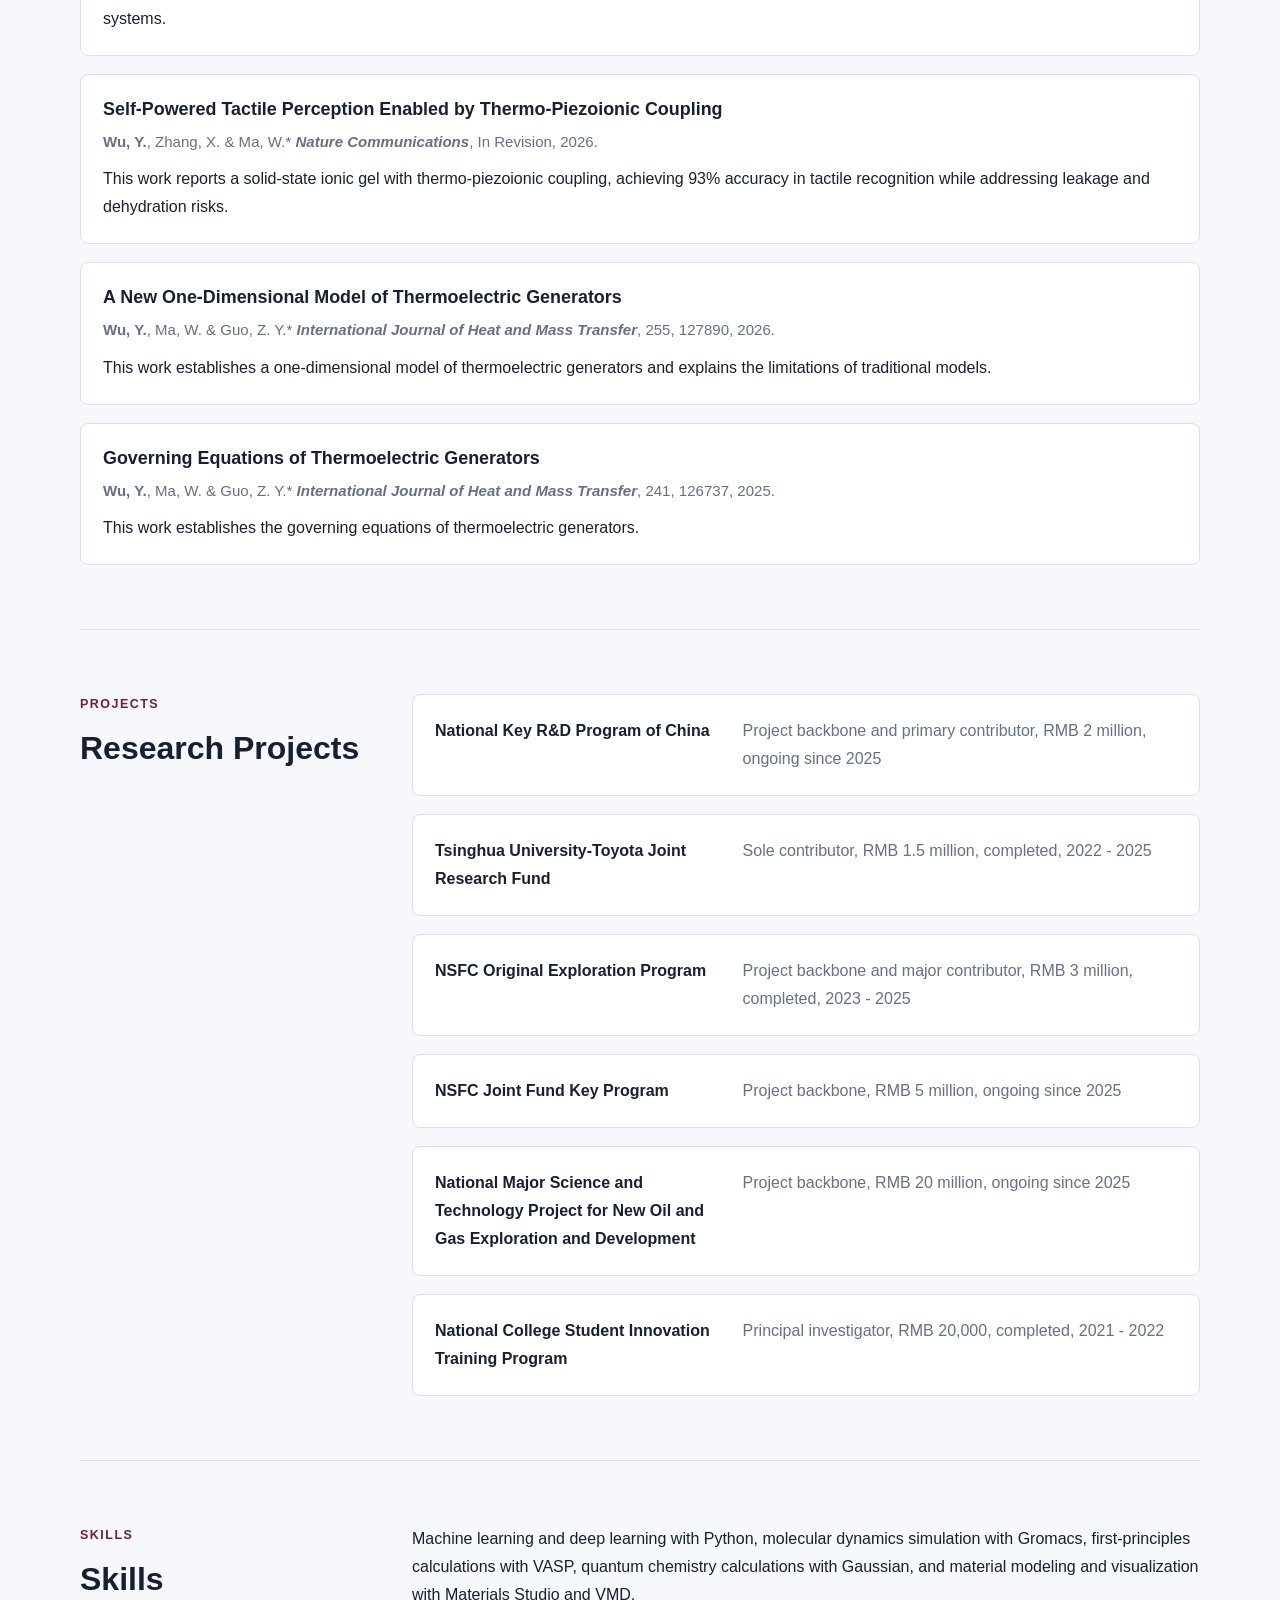
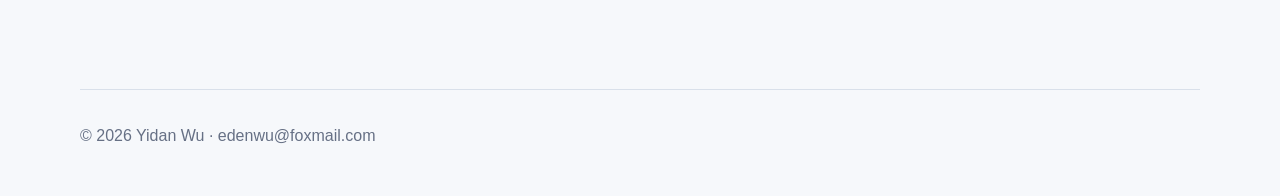
==== commit 3fb65a22: "Update homepage education and publications" ====
--- a/en.html
+++ b/en.html
@@ -23,7 +23,6 @@
   <main>
     <section class="hero">
       <div class="hero-content">
-        <img class="hero-school-logo" src="assets/tsinghua.jpeg" alt="Tsinghua University">
         <p class="eyebrow">Tsinghua University · School of Aerospace Engineering</p>
         <h1>Yidan Wu</h1>
         <p class="subtitle">Direct-track doctoral student in Power Engineering and Engineering Thermophysics; selected for the Young Elite Scientists Sponsorship Program for doctoral students.</p>
@@ -63,14 +62,14 @@
         <article class="timeline-item">
           <div class="time">Sep 2023 - Jun 2028 expected</div>
           <h3>Tsinghua University, Direct-Track PhD</h3>
-          <p>Power Engineering and Engineering Thermophysics, School of Aerospace Engineering. Selected for the Young Elite Scientists Sponsorship Program for doctoral students.</p>
-          <p class="muted">Advisor: Prof. Weigang Ma</p>
+          <p>Power Engineering and Engineering Thermophysics, School of Aerospace Engineering, with research focused on the principles and applications of ionic thermoelectric materials.</p>
+          <p class="muted">GPA 3.8/4.0</p>
         </article>
         <article class="timeline-item">
           <div class="time">Sep 2019 - Jun 2023</div>
           <h3>Southwest Jiaotong University, B.S.</h3>
-          <p>Applied Physics, School of Physical Science and Technology, Qian Sanqiang Elite Class jointly cultivated with the Chinese Academy of Sciences.</p>
-          <p class="muted">GPA 4.0 / 4.0, ranked 1 / 175.</p>
+          <p>Applied Physics, School of Physical Science and Technology, Qian Sanqiang Elite Class jointly cultivated with the Chinese Academy of Sciences</p>
+          <p class="muted">GPA 4.0 / 4.0, ranked 1 / 175</p>
         </article>
       </div>
     </section>
@@ -134,10 +133,12 @@
         <article class="publication">
           <h3>A New One-Dimensional Model of Thermoelectric Generators</h3>
           <p class="meta"><strong>Wu, Y.</strong>, Ma, W. &amp; Guo, Z. Y.* <strong><em>International Journal of Heat and Mass Transfer</em></strong>, 255, 127890, 2026.</p>
+          <p>This work establishes a one-dimensional model of thermoelectric generators and explains the limitations of traditional models.</p>
         </article>
         <article class="publication">
           <h3>Governing Equations of Thermoelectric Generators</h3>
           <p class="meta"><strong>Wu, Y.</strong>, Ma, W. &amp; Guo, Z. Y.* <strong><em>International Journal of Heat and Mass Transfer</em></strong>, 241, 126737, 2025.</p>
+          <p>This work establishes the governing equations of thermoelectric generators.</p>
         </article>
       </div>
     </section>
--- a/styles.css
+++ b/styles.css
@@ -145,13 +145,6 @@
   color: var(--muted);
 }
 
-.hero-school-logo {
-  display: block;
-  width: min(260px, 64vw);
-  height: auto;
-  margin: 0 0 28px;
-}
-
 .hero-actions {
   display: flex;
   flex-wrap: wrap;
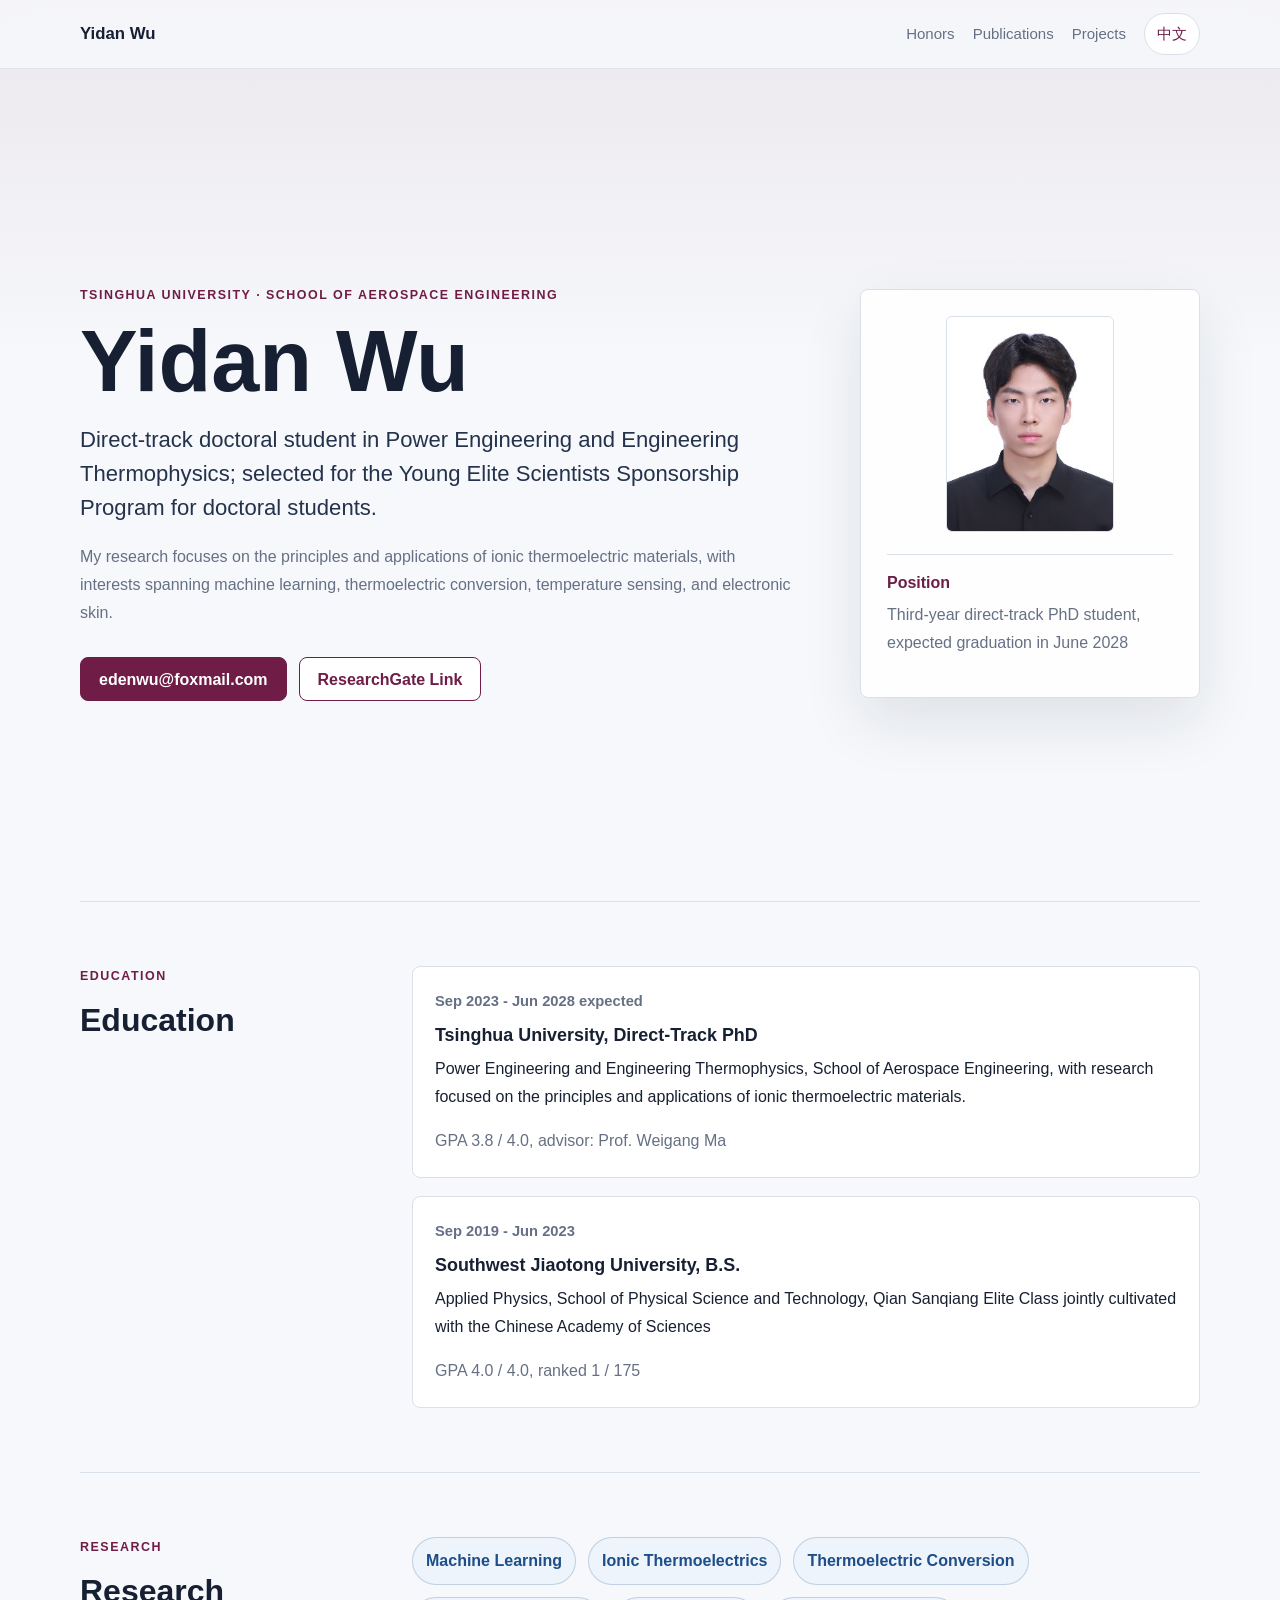
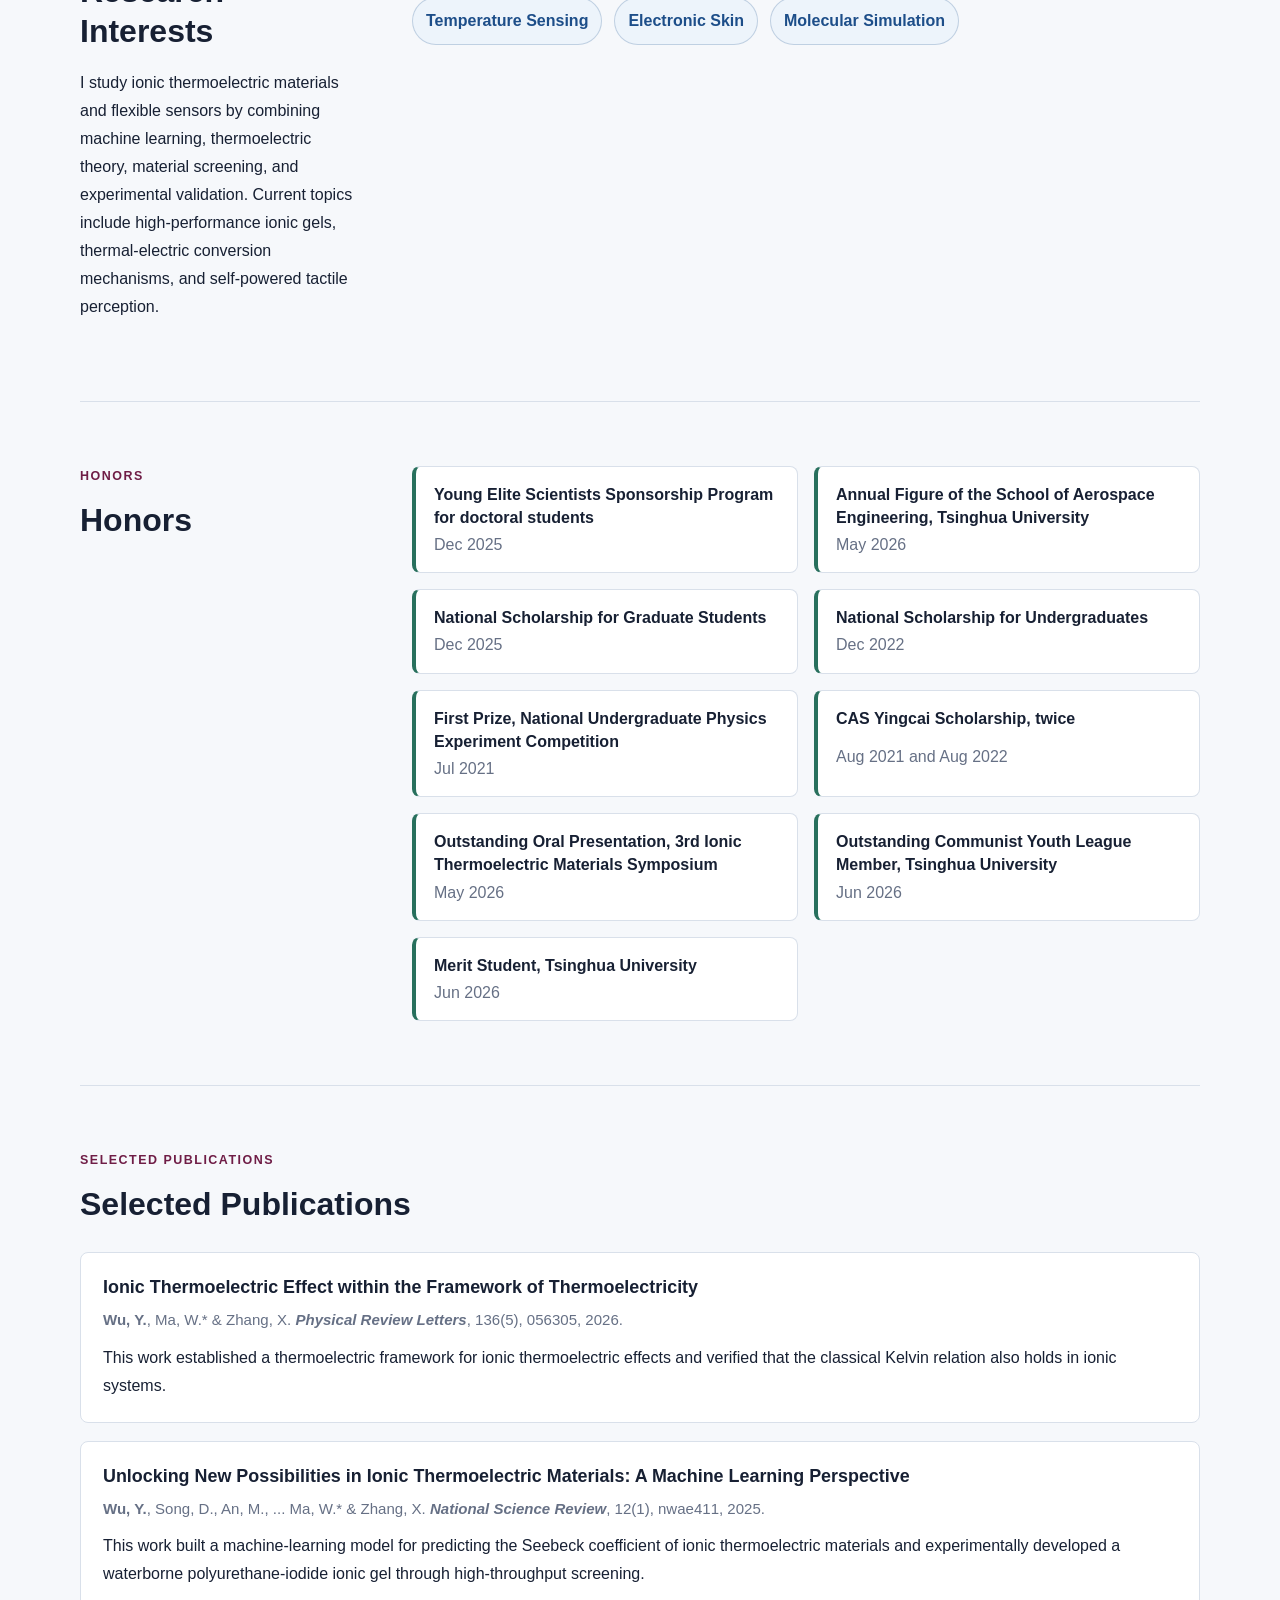
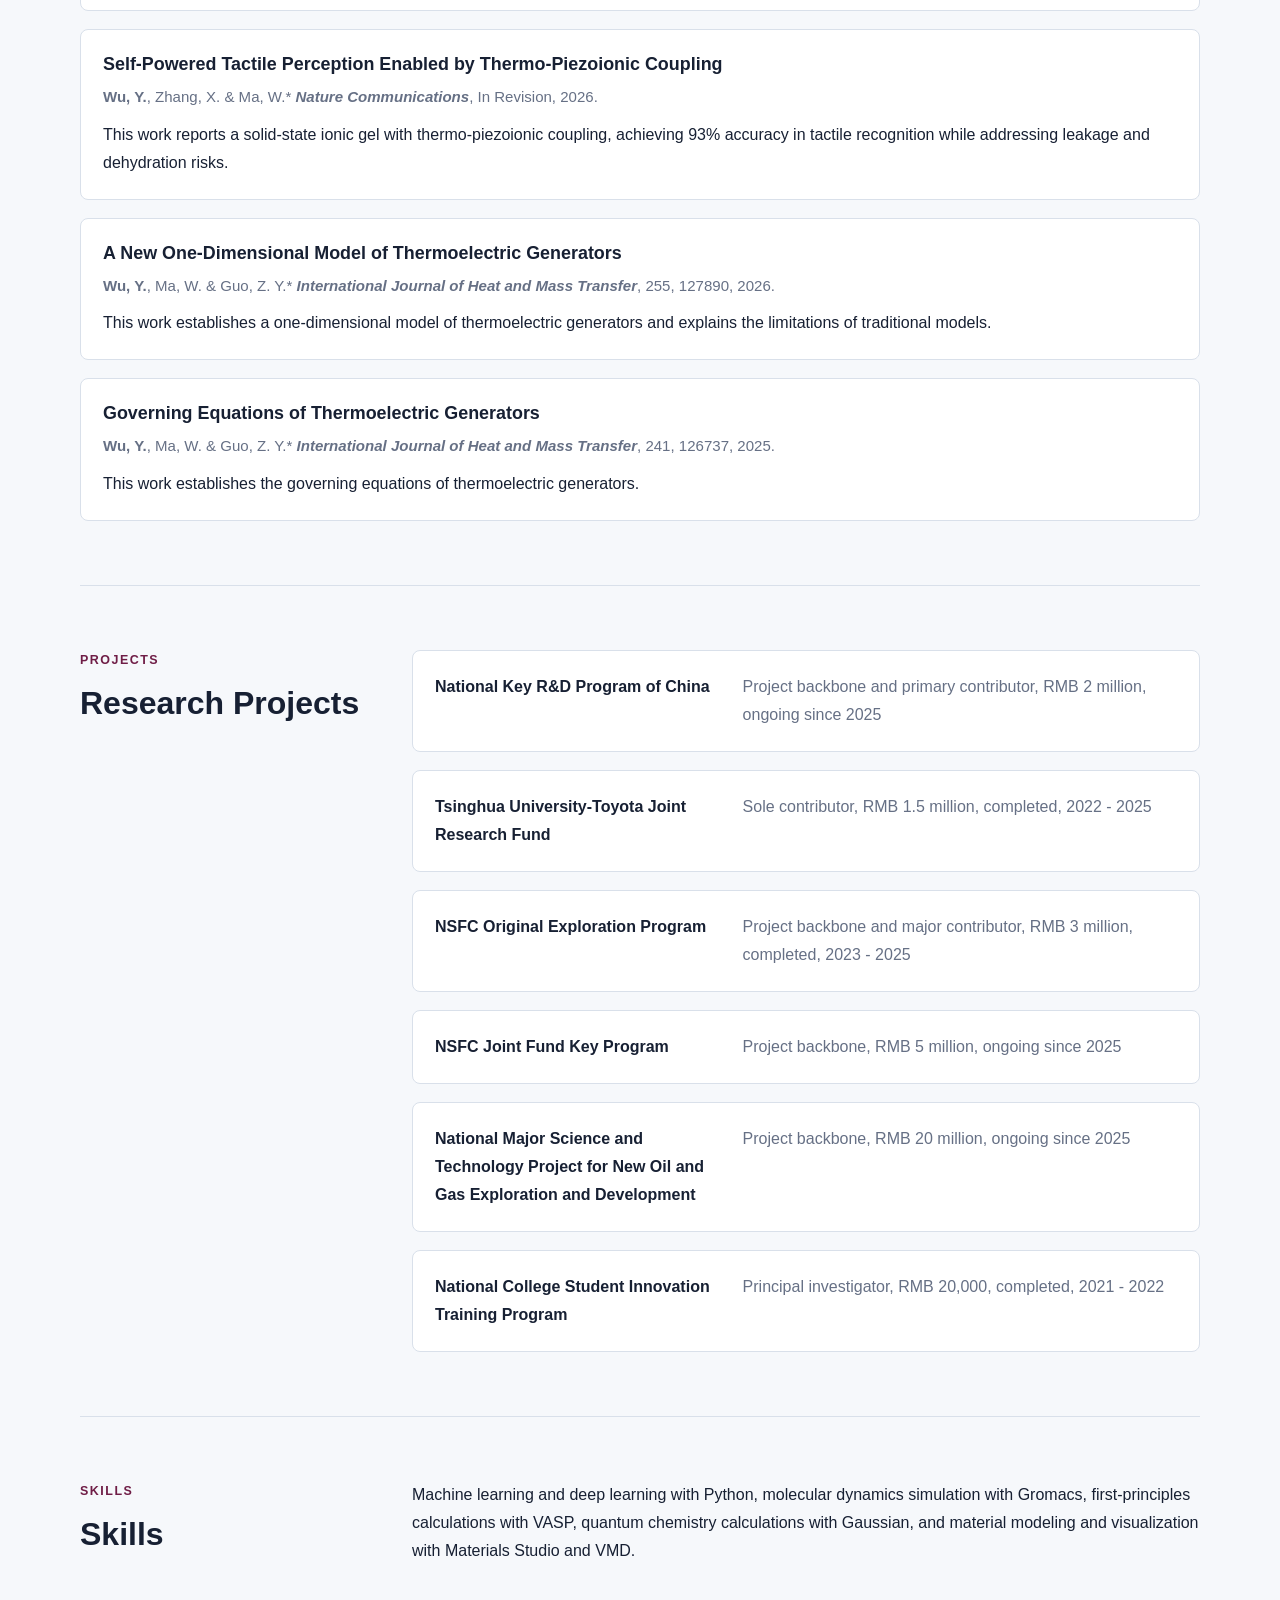
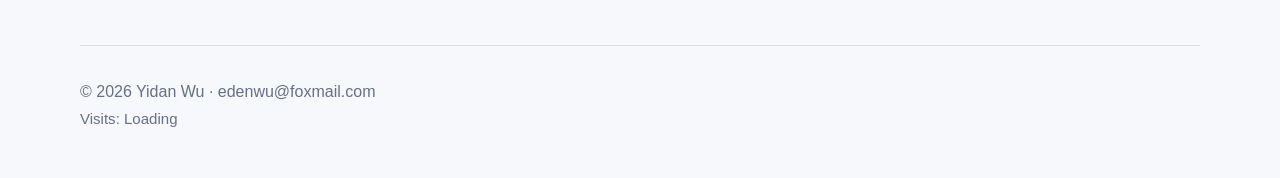
==== commit f1c58a27: "Add visitor count and refine homepage" ====
--- a/en.html
+++ b/en.html
@@ -41,14 +41,6 @@
             <dt>Position</dt>
             <dd>Third-year direct-track PhD student, expected graduation in June 2028</dd>
           </div>
-          <div>
-            <dt>Advisors</dt>
-            <dd>Prof. Weigang Ma</dd>
-          </div>
-          <div>
-            <dt>GPA</dt>
-            <dd>Tsinghua 3.8 / 4.0; undergraduate 4.0 / 4.0</dd>
-          </div>
         </dl>
       </aside>
     </section>
@@ -63,7 +55,7 @@
           <div class="time">Sep 2023 - Jun 2028 expected</div>
           <h3>Tsinghua University, Direct-Track PhD</h3>
           <p>Power Engineering and Engineering Thermophysics, School of Aerospace Engineering, with research focused on the principles and applications of ionic thermoelectric materials.</p>
-          <p class="muted">GPA 3.8/4.0</p>
+          <p class="muted">GPA 3.8 / 4.0, advisor: Prof. Weigang Ma</p>
         </article>
         <article class="timeline-item">
           <div class="time">Sep 2019 - Jun 2023</div>
@@ -105,7 +97,8 @@
         <article><strong>First Prize, National Undergraduate Physics Experiment Competition</strong><span>Jul 2021</span></article>
         <article><strong>CAS Yingcai Scholarship, twice</strong><span>Aug 2021 and Aug 2022</span></article>
         <article><strong>Outstanding Oral Presentation, 3rd Ionic Thermoelectric Materials Symposium</strong><span>May 2026</span></article>
-        <article><strong>Outstanding Communist Youth League Member and Merit Student, Tsinghua University</strong><span>Jun 2026</span></article>
+        <article><strong>Outstanding Communist Youth League Member, Tsinghua University</strong><span>Jun 2026</span></article>
+        <article><strong>Merit Student, Tsinghua University</strong><span>Jun 2026</span></article>
       </div>
     </section>
 
@@ -116,14 +109,14 @@
       </div>
       <div class="publication-list">
         <article class="publication">
+          <h3>Ionic Thermoelectric Effect within the Framework of Thermoelectricity</h3>
+          <p class="meta"><strong>Wu, Y.</strong>, Ma, W.* &amp; Zhang, X. <strong><em>Physical Review Letters</em></strong>, 136(5), 056305, 2026.</p>
+          <p>This work established a thermoelectric framework for ionic thermoelectric effects and verified that the classical Kelvin relation also holds in ionic systems.</p>
+        </article>
+        <article class="publication">
           <h3>Unlocking New Possibilities in Ionic Thermoelectric Materials: A Machine Learning Perspective</h3>
           <p class="meta"><strong>Wu, Y.</strong>, Song, D., An, M., ... Ma, W.* &amp; Zhang, X. <strong><em>National Science Review</em></strong>, 12(1), nwae411, 2025.</p>
           <p>This work built a machine-learning model for predicting the Seebeck coefficient of ionic thermoelectric materials and experimentally developed a waterborne polyurethane-iodide ionic gel through high-throughput screening.</p>
-        </article>
-        <article class="publication">
-          <h3>Ionic Thermoelectric Effect within the Framework of Thermoelectricity</h3>
-          <p class="meta"><strong>Wu, Y.</strong>, Ma, W.* &amp; Zhang, X. <strong><em>Physical Review Letters</em></strong>, 136(5), 056305, 2026.</p>
-          <p>This work established a thermoelectric framework for ionic thermoelectric effects and verified that the classical Kelvin relation also holds in ionic systems.</p>
         </article>
         <article class="publication">
           <h3>Self-Powered Tactile Perception Enabled by Thermo-Piezoionic Coupling</h3>
@@ -171,6 +164,8 @@
 
   <footer class="footer">
     <p>© 2026 Yidan Wu · <a href="mailto:edenwu@foxmail.com">edenwu@foxmail.com</a></p>
+    <p class="visitor-count">Visits: <span id="busuanzi_value_site_pv">Loading</span></p>
   </footer>
+  <script async src="https://busuanzi.ibruce.info/busuanzi/2.3/busuanzi.pure.mini.js"></script>
 </body>
 </html>
--- a/styles.css
+++ b/styles.css
@@ -313,7 +313,9 @@
 
 .honor-grid article {
   display: grid;
-  gap: 8px;
+  gap: 4px;
+  padding: 16px 18px;
+  line-height: 1.45;
   border-left: 4px solid var(--green);
 }
 
@@ -327,6 +329,11 @@
 
 .footer p {
   margin: 0;
+}
+
+.visitor-count {
+  margin-top: 8px;
+  font-size: 0.94rem;
 }
 
 @media (max-width: 900px) {
@@ -401,6 +408,10 @@
     padding: 18px;
   }
 
+  .honor-grid article {
+    padding: 14px 16px;
+  }
+
   .compact-list p {
     grid-template-columns: 1fr;
     gap: 8px;
